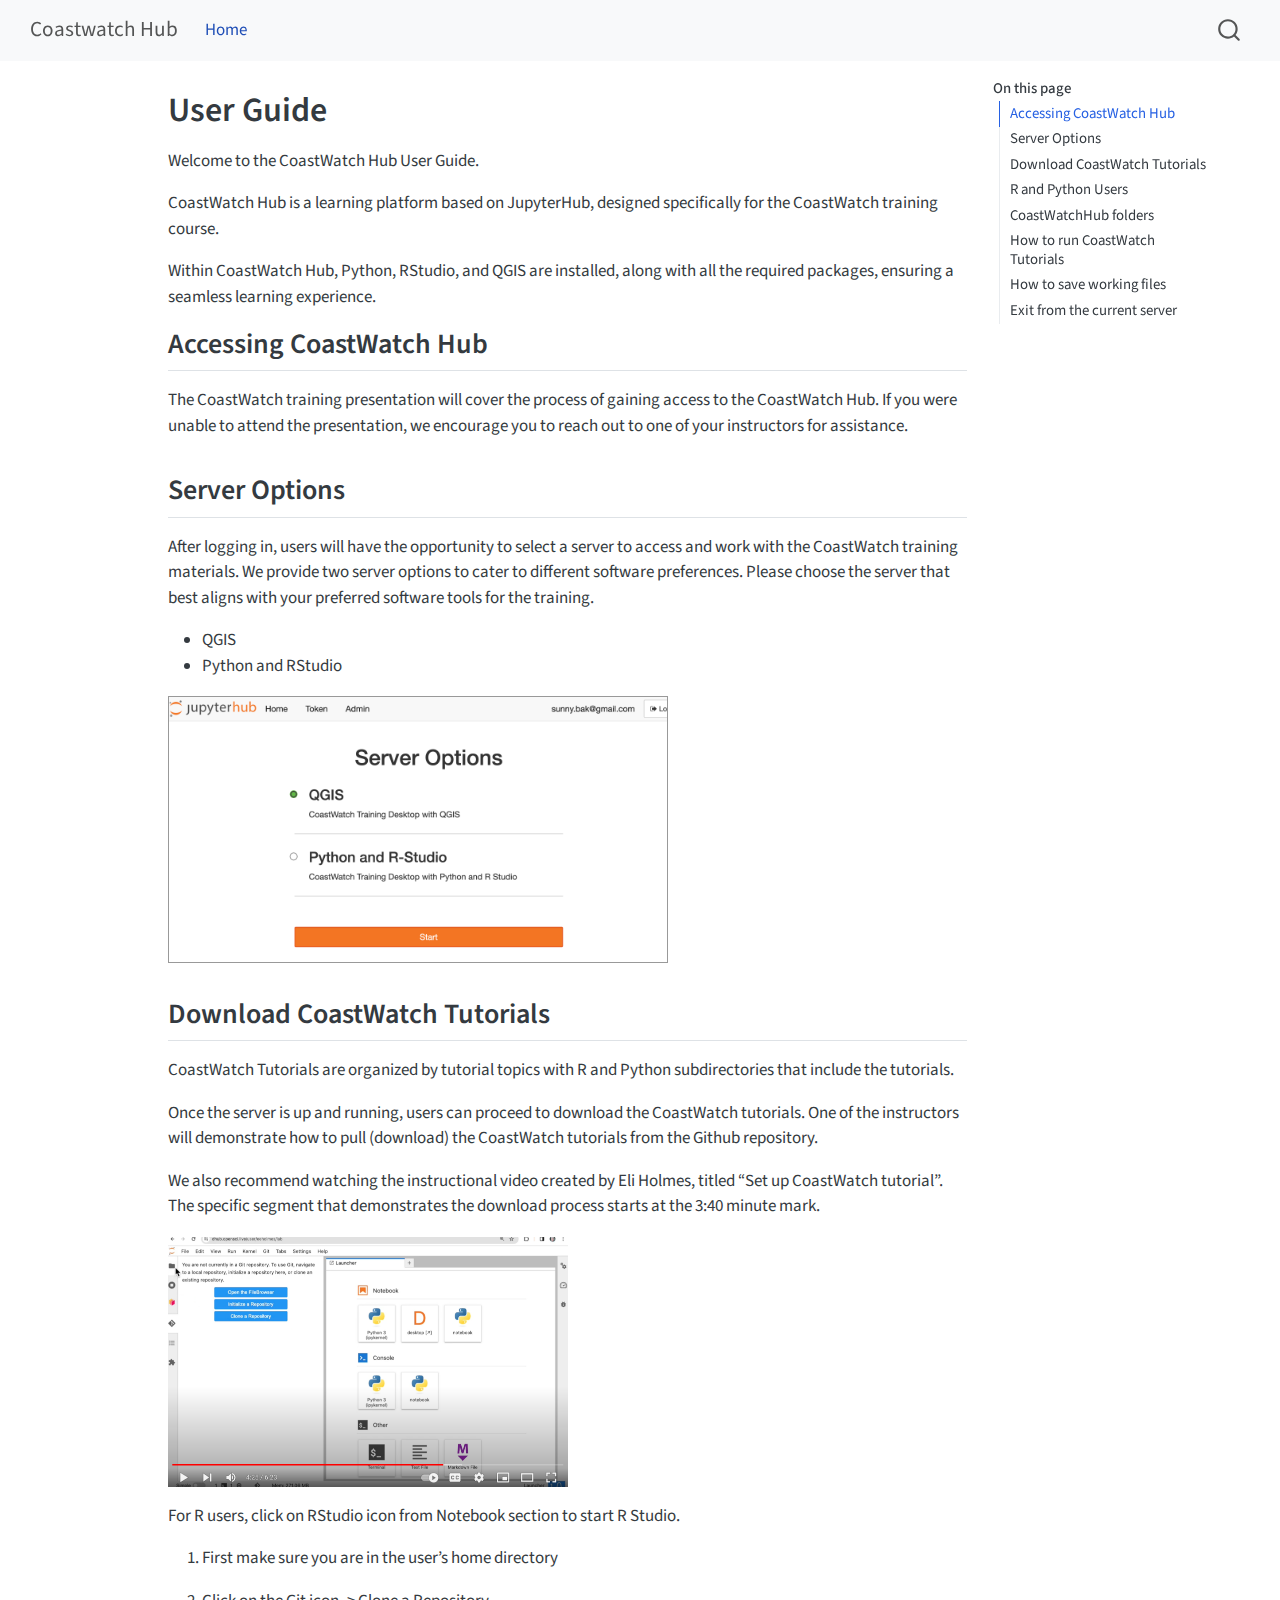
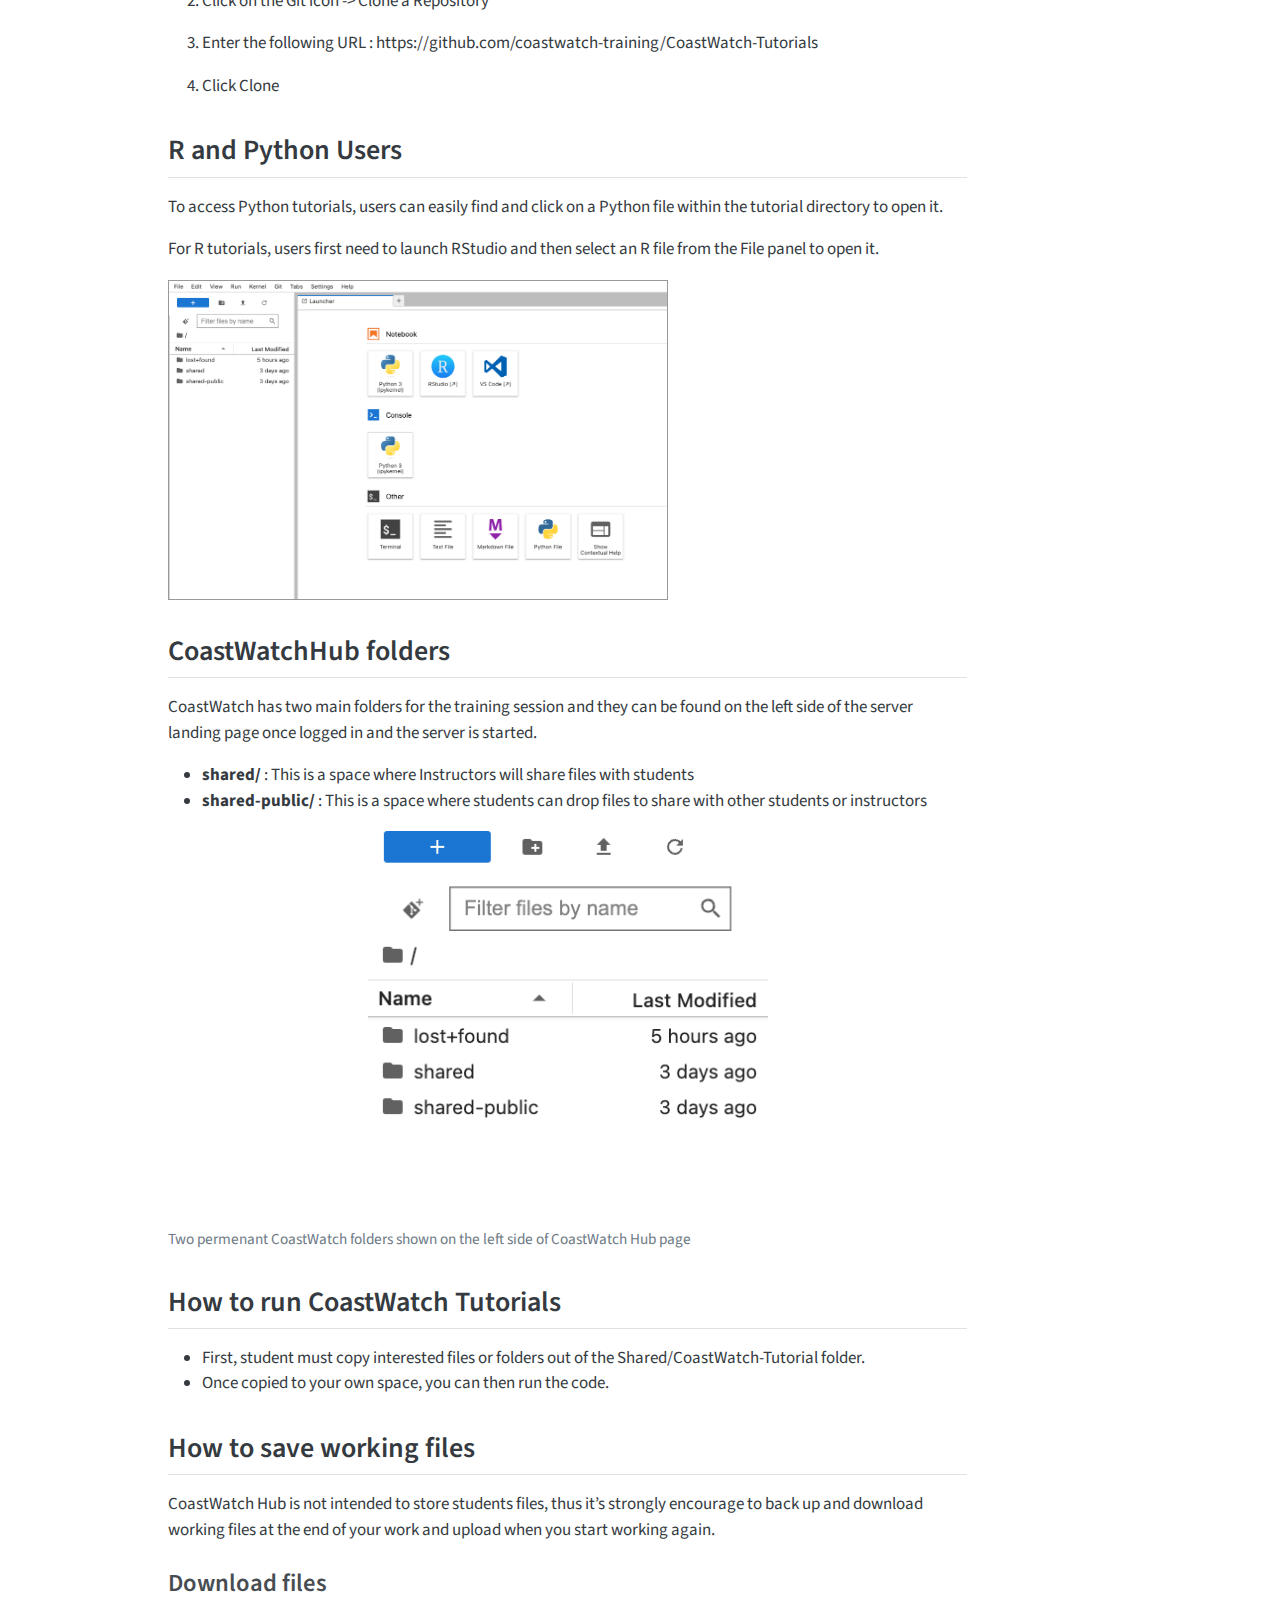
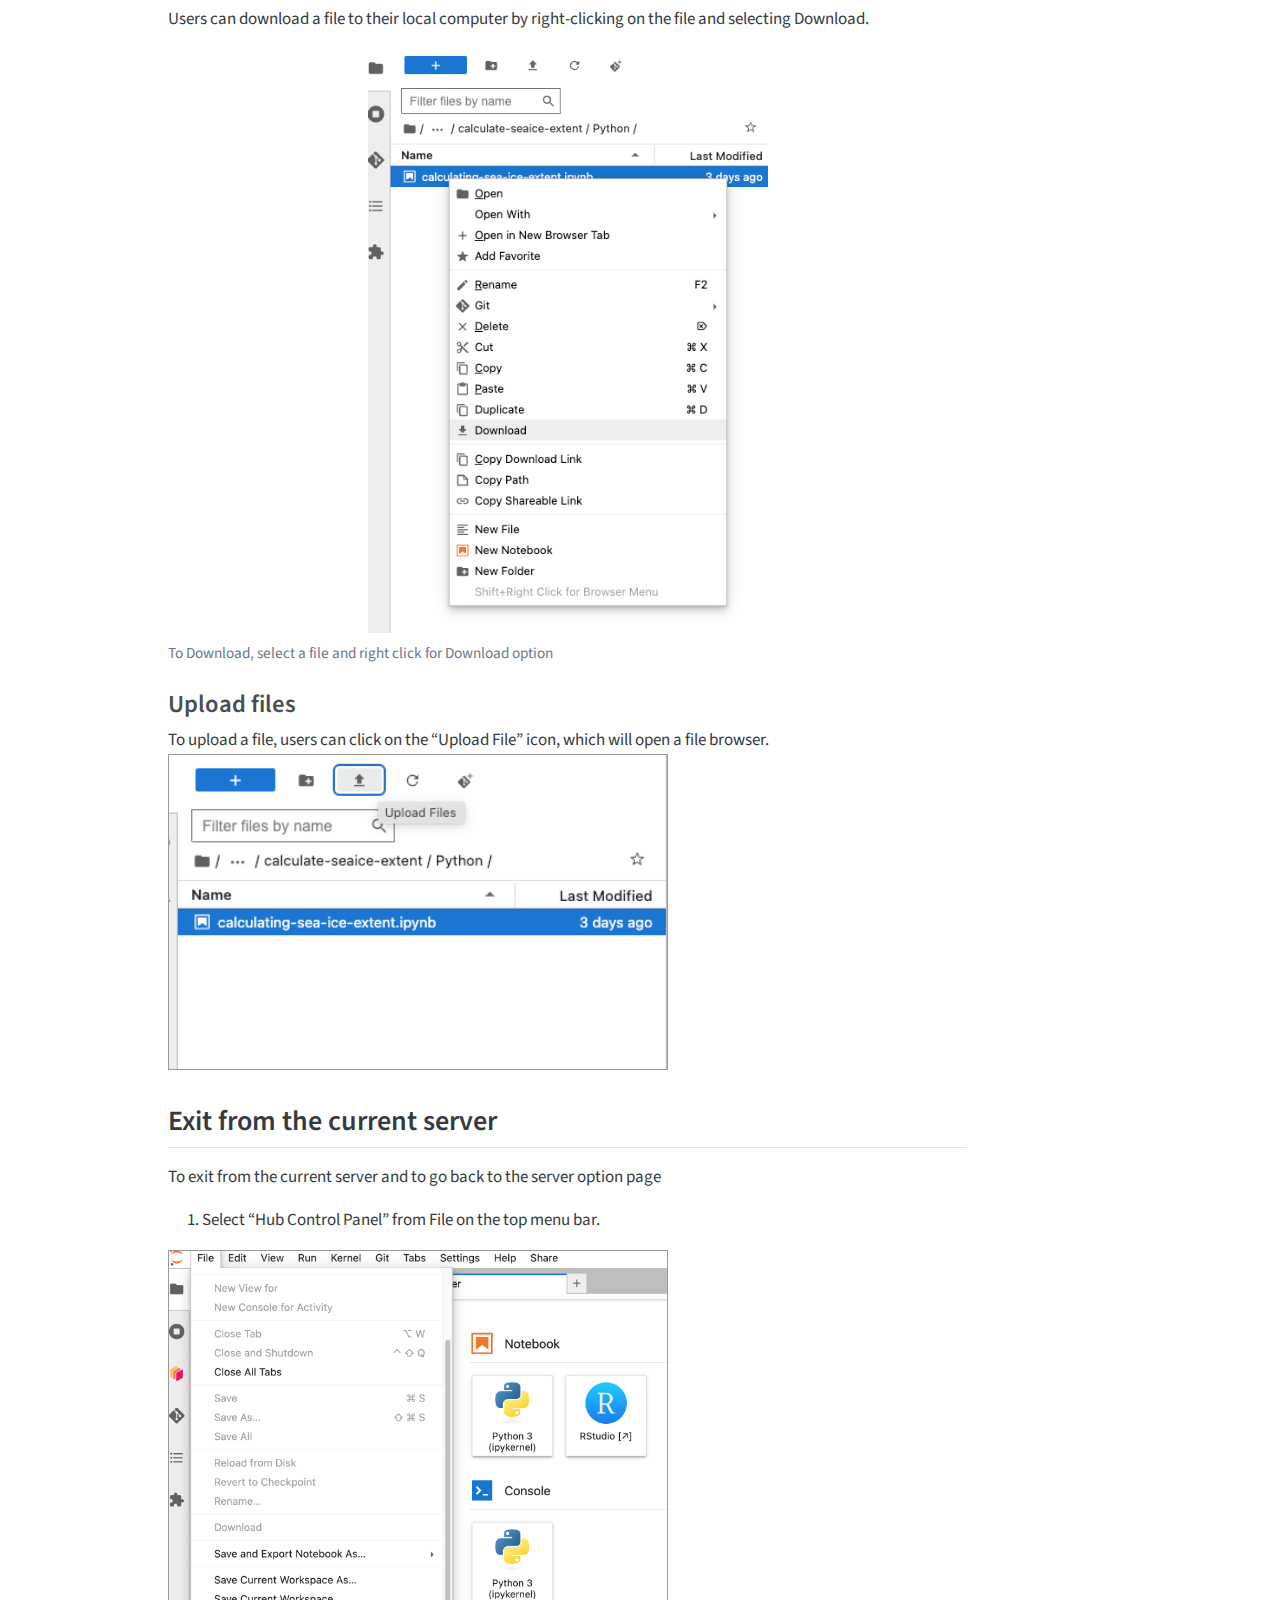
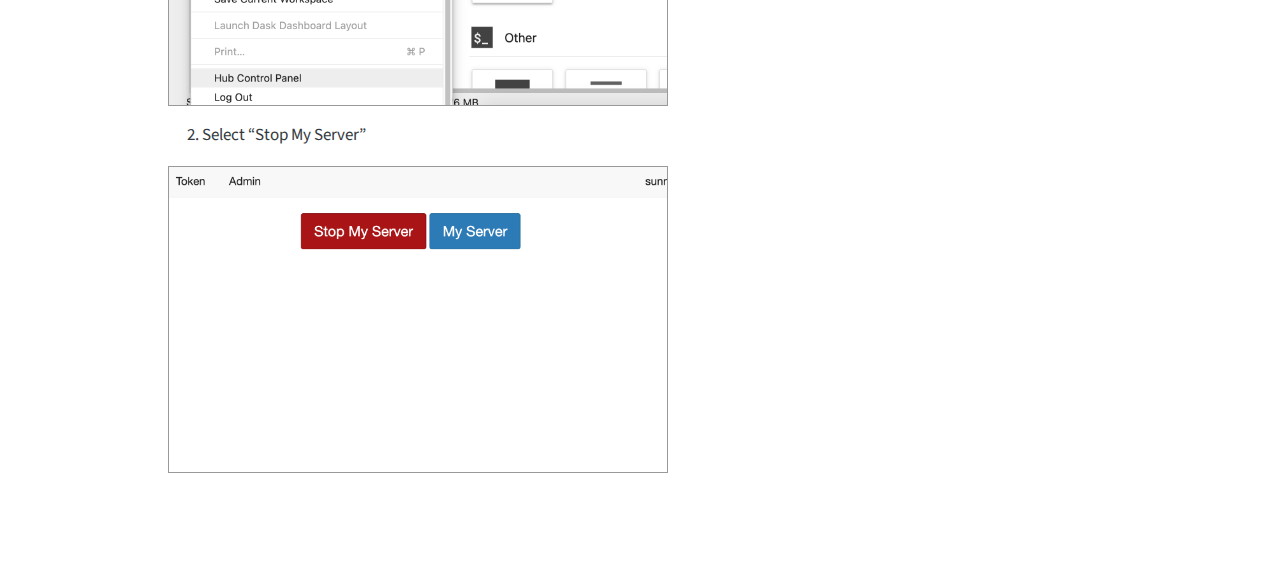
==== index.html @ 4d698f43 "Built site for gh-pages" ====
<!DOCTYPE html>
<html xmlns="http://www.w3.org/1999/xhtml" lang="en" xml:lang="en"><head>

<meta charset="utf-8">
<meta name="generator" content="quarto-1.4.551">

<meta name="viewport" content="width=device-width, initial-scale=1.0, user-scalable=yes">


<title>Coastwatch Hub - User Guide</title>
<style>
code{white-space: pre-wrap;}
span.smallcaps{font-variant: small-caps;}
div.columns{display: flex; gap: min(4vw, 1.5em);}
div.column{flex: auto; overflow-x: auto;}
div.hanging-indent{margin-left: 1.5em; text-indent: -1.5em;}
ul.task-list{list-style: none;}
ul.task-list li input[type="checkbox"] {
  width: 0.8em;
  margin: 0 0.8em 0.2em -1em; /* quarto-specific, see https://github.com/quarto-dev/quarto-cli/issues/4556 */ 
  vertical-align: middle;
}
</style>


<script src="site_libs/quarto-nav/quarto-nav.js"></script>
<script src="site_libs/quarto-nav/headroom.min.js"></script>
<script src="site_libs/clipboard/clipboard.min.js"></script>
<script src="site_libs/quarto-search/autocomplete.umd.js"></script>
<script src="site_libs/quarto-search/fuse.min.js"></script>
<script src="site_libs/quarto-search/quarto-search.js"></script>
<meta name="quarto:offset" content="./">
<script src="site_libs/quarto-html/quarto.js"></script>
<script src="site_libs/quarto-html/popper.min.js"></script>
<script src="site_libs/quarto-html/tippy.umd.min.js"></script>
<script src="site_libs/quarto-html/anchor.min.js"></script>
<link href="site_libs/quarto-html/tippy.css" rel="stylesheet">
<link href="site_libs/quarto-html/quarto-syntax-highlighting.css" rel="stylesheet" id="quarto-text-highlighting-styles">
<script src="site_libs/bootstrap/bootstrap.min.js"></script>
<link href="site_libs/bootstrap/bootstrap-icons.css" rel="stylesheet">
<link href="site_libs/bootstrap/bootstrap.min.css" rel="stylesheet" id="quarto-bootstrap" data-mode="light">
<script src="site_libs/quarto-contrib/glightbox/glightbox.min.js"></script>
<link href="site_libs/quarto-contrib/glightbox/glightbox.min.css" rel="stylesheet">
<link href="site_libs/quarto-contrib/glightbox/lightbox.css" rel="stylesheet">
<script id="quarto-search-options" type="application/json">{
  "location": "navbar",
  "copy-button": false,
  "collapse-after": 3,
  "panel-placement": "end",
  "type": "overlay",
  "limit": 50,
  "keyboard-shortcut": [
    "f",
    "/",
    "s"
  ],
  "show-item-context": false,
  "language": {
    "search-no-results-text": "No results",
    "search-matching-documents-text": "matching documents",
    "search-copy-link-title": "Copy link to search",
    "search-hide-matches-text": "Hide additional matches",
    "search-more-match-text": "more match in this document",
    "search-more-matches-text": "more matches in this document",
    "search-clear-button-title": "Clear",
    "search-text-placeholder": "",
    "search-detached-cancel-button-title": "Cancel",
    "search-submit-button-title": "Submit",
    "search-label": "Search"
  }
}</script>


<link rel="stylesheet" href="styles.css">
</head>

<body class="nav-fixed">

<div id="quarto-search-results"></div>
  <header id="quarto-header" class="headroom fixed-top">
    <nav class="navbar navbar-expand-lg " data-bs-theme="dark">
      <div class="navbar-container container-fluid">
      <div class="navbar-brand-container mx-auto">
    <a class="navbar-brand" href="./index.html">
    <span class="navbar-title">Coastwatch Hub</span>
    </a>
  </div>
            <div id="quarto-search" class="" title="Search"></div>
          <button class="navbar-toggler" type="button" data-bs-toggle="collapse" data-bs-target="#navbarCollapse" aria-controls="navbarCollapse" aria-expanded="false" aria-label="Toggle navigation" onclick="if (window.quartoToggleHeadroom) { window.quartoToggleHeadroom(); }">
  <span class="navbar-toggler-icon"></span>
</button>
          <div class="collapse navbar-collapse" id="navbarCollapse">
            <ul class="navbar-nav navbar-nav-scroll me-auto">
  <li class="nav-item">
    <a class="nav-link active" href="./index.html" aria-current="page"> 
<span class="menu-text">Home</span></a>
  </li>  
</ul>
          </div> <!-- /navcollapse -->
          <div class="quarto-navbar-tools">
</div>
      </div> <!-- /container-fluid -->
    </nav>
</header>
<!-- content -->
<div id="quarto-content" class="quarto-container page-columns page-rows-contents page-layout-article page-navbar">
<!-- sidebar -->
<!-- margin-sidebar -->
    <div id="quarto-margin-sidebar" class="sidebar margin-sidebar">
        <nav id="TOC" role="doc-toc" class="toc-active">
    <h2 id="toc-title">On this page</h2>
   
  <ul>
  <li><a href="#accessing-coastwatch-hub" id="toc-accessing-coastwatch-hub" class="nav-link active" data-scroll-target="#accessing-coastwatch-hub">Accessing CoastWatch Hub</a></li>
  <li><a href="#server-options" id="toc-server-options" class="nav-link" data-scroll-target="#server-options">Server Options</a></li>
  <li><a href="#download-coastwatch-tutorials" id="toc-download-coastwatch-tutorials" class="nav-link" data-scroll-target="#download-coastwatch-tutorials">Download CoastWatch Tutorials</a></li>
  <li><a href="#r-and-python-users" id="toc-r-and-python-users" class="nav-link" data-scroll-target="#r-and-python-users">R and Python Users</a></li>
  <li><a href="#coastwatchhub-folders" id="toc-coastwatchhub-folders" class="nav-link" data-scroll-target="#coastwatchhub-folders">CoastWatchHub folders</a></li>
  <li><a href="#how-to-run-coastwatch-tutorials" id="toc-how-to-run-coastwatch-tutorials" class="nav-link" data-scroll-target="#how-to-run-coastwatch-tutorials">How to run CoastWatch Tutorials</a></li>
  <li><a href="#how-to-save-working-files" id="toc-how-to-save-working-files" class="nav-link" data-scroll-target="#how-to-save-working-files">How to save working files</a>
  <ul class="collapse">
  <li><a href="#download-files" id="toc-download-files" class="nav-link" data-scroll-target="#download-files">Download files</a></li>
  <li><a href="#upload-files" id="toc-upload-files" class="nav-link" data-scroll-target="#upload-files">Upload files</a></li>
  </ul></li>
  <li><a href="#exit-from-the-current-server" id="toc-exit-from-the-current-server" class="nav-link" data-scroll-target="#exit-from-the-current-server">Exit from the current server</a></li>
  </ul>
</nav>
    </div>
<!-- main -->
<main class="content" id="quarto-document-content">

<header id="title-block-header" class="quarto-title-block default">
<div class="quarto-title">
<h1 class="title">User Guide</h1>
</div>



<div class="quarto-title-meta">

    
  
    
  </div>
  


</header>


<p>Welcome to the CoastWatch Hub User Guide.</p>
<p>CoastWatch Hub is a learning platform based on JupyterHub, designed specifically for the CoastWatch training course.</p>
<p>Within CoastWatch Hub, Python, RStudio, and QGIS are installed, along with all the required packages, ensuring a seamless learning experience.</p>
<section id="accessing-coastwatch-hub" class="level2">
<h2 class="anchored" data-anchor-id="accessing-coastwatch-hub">Accessing CoastWatch Hub</h2>
<p>The CoastWatch training presentation will cover the process of gaining access to the CoastWatch Hub. If you were unable to attend the presentation, we encourage you to reach out to one of your instructors for assistance.</p>
</section>
<section id="server-options" class="level2">
<h2 class="anchored" data-anchor-id="server-options">Server Options</h2>
<p>After logging in, users will have the opportunity to select a server to access and work with the CoastWatch training materials. We provide two server options to cater to different software preferences. Please choose the server that best aligns with your preferred software tools for the training.</p>
<ul>
<li>QGIS</li>
<li>Python and RStudio</li>
</ul>
<p><img src="images/server_options.png" style="border: 1px solid  #999; width: 500px;"></p>
</section>
<section id="download-coastwatch-tutorials" class="level2">
<h2 class="anchored" data-anchor-id="download-coastwatch-tutorials">Download CoastWatch Tutorials</h2>
<p>CoastWatch Tutorials are organized by tutorial topics with R and Python subdirectories that include the tutorials.</p>
<p>Once the server is up and running, users can proceed to download the CoastWatch tutorials. One of the instructors will demonstrate how to pull (download) the CoastWatch tutorials from the Github repository.</p>
<p>We also recommend watching the instructional video created by Eli Holmes, titled “Set up CoastWatch tutorial”. The specific segment that demonstrates the download process starts at the 3:40 minute mark.</p>
<p><a href="https://youtu.be/FqzaVS7UpHs?start=220" title="Now in Android: 55"><img src="images/jupyter_github_demo.png" width="50%"></a></p>
<p>For R users, click on RStudio icon from Notebook section to start R Studio.</p>
<ol type="1">
<li><p>First make sure you are in the user’s home directory</p></li>
<li><p>Click on the Git icon -&gt; Clone a Repository</p></li>
<li><p>Enter the following URL : https://github.com/coastwatch-training/CoastWatch-Tutorials</p></li>
<li><p>Click Clone</p></li>
</ol>
</section>
<section id="r-and-python-users" class="level2">
<h2 class="anchored" data-anchor-id="r-and-python-users">R and Python Users</h2>
<p>To access Python tutorials, users can easily find and click on a Python file within the tutorial directory to open it.</p>
<p>For R tutorials, users first need to launch RStudio and then select an R file from the File panel to open it.</p>
<p><img src="images/python_r.png" style="border:1px solid #999; width: 500px"></p>
</section>
<section id="coastwatchhub-folders" class="level2">
<h2 class="anchored" data-anchor-id="coastwatchhub-folders">CoastWatchHub folders</h2>
<p>CoastWatch has two main folders for the training session and they can be found on the left side of the server landing page once logged in and the server is started.</p>
<ul>
<li><strong>shared/</strong> : This is a space where Instructors will share files with students</li>
<li><strong>shared-public/</strong> : This is a space where students can drop files to share with other students or instructors</li>
</ul>
<div class="quarto-figure quarto-figure-center">
<figure class="figure">
<p><img src="images/cw_folders.png" class="img-fluid figure-img" width="400"></p>
<figcaption>Two permenant CoastWatch folders shown on the left side of CoastWatch Hub page</figcaption>
</figure>
</div>
</section>
<section id="how-to-run-coastwatch-tutorials" class="level2">
<h2 class="anchored" data-anchor-id="how-to-run-coastwatch-tutorials">How to run CoastWatch Tutorials</h2>
<ul>
<li>First, student must copy interested files or folders out of the Shared/CoastWatch-Tutorial folder.</li>
<li>Once copied to your own space, you can then run the code.</li>
</ul>
</section>
<section id="how-to-save-working-files" class="level2">
<h2 class="anchored" data-anchor-id="how-to-save-working-files">How to save working files</h2>
<p>CoastWatch Hub is not intended to store students files, thus it’s strongly encourage to back up and download working files at the end of your work and upload when you start working again.</p>
<section id="download-files" class="level3">
<h3 class="anchored" data-anchor-id="download-files">Download files</h3>
<p>Users can download a file to their local computer by right-clicking on the file and selecting Download.</p>
<div class="quarto-figure quarto-figure-center">
<figure class="figure">
<p><a href="images/download.png" class="lightbox" data-gallery="quarto-lightbox-gallery-1" data-glightbox="description: .lightbox-desc-1" title="To Download, select a file and right click for Download option"><img src="images/download.png" class="img-fluid figure-img" width="400" alt="To Download, select a file and right click for Download option"></a></p>
<figcaption>To Download, select a file and right click for Download option</figcaption>
</figure>
</div>
</section>
<section id="upload-files" class="level3">
<h3 class="anchored" data-anchor-id="upload-files">Upload files</h3>
<p>To upload a file, users can click on the “Upload File” icon, which will open a file browser. <img src="images/upload.png" style="border: 1px solid  #999; width: 500px;"></p>
</section>
</section>
<section id="exit-from-the-current-server" class="level2">
<h2 class="anchored" data-anchor-id="exit-from-the-current-server">Exit from the current server</h2>
<p>To exit from the current server and to go back to the server option page</p>
<ol type="1">
<li>Select “Hub Control Panel” from File on the top menu bar.</li>
</ol>
<p><img src="images/exit_server.png" style="border: 1px solid  #999; width: 500px;"></p>
<ol start="2" type="1">
<li>Select “Stop My Server”</li>
</ol>
<p><img src="images/stop_server.png" style="border: 1px solid  #999; width: 500px;"></p>


<div class="hidden" aria-hidden="true">
<span class="glightbox-desc lightbox-desc-1">To Download, select a file and right click for Download option</span>
</div>
</section>

</main> <!-- /main -->
<script id="quarto-html-after-body" type="application/javascript">
window.document.addEventListener("DOMContentLoaded", function (event) {
  const toggleBodyColorMode = (bsSheetEl) => {
    const mode = bsSheetEl.getAttribute("data-mode");
    const bodyEl = window.document.querySelector("body");
    if (mode === "dark") {
      bodyEl.classList.add("quarto-dark");
      bodyEl.classList.remove("quarto-light");
    } else {
      bodyEl.classList.add("quarto-light");
      bodyEl.classList.remove("quarto-dark");
    }
  }
  const toggleBodyColorPrimary = () => {
    const bsSheetEl = window.document.querySelector("link#quarto-bootstrap");
    if (bsSheetEl) {
      toggleBodyColorMode(bsSheetEl);
    }
  }
  toggleBodyColorPrimary();  
  const icon = "";
  const anchorJS = new window.AnchorJS();
  anchorJS.options = {
    placement: 'right',
    icon: icon
  };
  anchorJS.add('.anchored');
  const isCodeAnnotation = (el) => {
    for (const clz of el.classList) {
      if (clz.startsWith('code-annotation-')) {                     
        return true;
      }
    }
    return false;
  }
  const clipboard = new window.ClipboardJS('.code-copy-button', {
    text: function(trigger) {
      const codeEl = trigger.previousElementSibling.cloneNode(true);
      for (const childEl of codeEl.children) {
        if (isCodeAnnotation(childEl)) {
          childEl.remove();
        }
      }
      return codeEl.innerText;
    }
  });
  clipboard.on('success', function(e) {
    // button target
    const button = e.trigger;
    // don't keep focus
    button.blur();
    // flash "checked"
    button.classList.add('code-copy-button-checked');
    var currentTitle = button.getAttribute("title");
    button.setAttribute("title", "Copied!");
    let tooltip;
    if (window.bootstrap) {
      button.setAttribute("data-bs-toggle", "tooltip");
      button.setAttribute("data-bs-placement", "left");
      button.setAttribute("data-bs-title", "Copied!");
      tooltip = new bootstrap.Tooltip(button, 
        { trigger: "manual", 
          customClass: "code-copy-button-tooltip",
          offset: [0, -8]});
      tooltip.show();    
    }
    setTimeout(function() {
      if (tooltip) {
        tooltip.hide();
        button.removeAttribute("data-bs-title");
        button.removeAttribute("data-bs-toggle");
        button.removeAttribute("data-bs-placement");
      }
      button.setAttribute("title", currentTitle);
      button.classList.remove('code-copy-button-checked');
    }, 1000);
    // clear code selection
    e.clearSelection();
  });
    var localhostRegex = new RegExp(/^(?:http|https):\/\/localhost\:?[0-9]*\//);
    var mailtoRegex = new RegExp(/^mailto:/);
      var filterRegex = new RegExp("https:\/\/coastwatch-training\.github\.io\/coastwatchhub\/");
    var isInternal = (href) => {
        return filterRegex.test(href) || localhostRegex.test(href) || mailtoRegex.test(href);
    }
    // Inspect non-navigation links and adorn them if external
 	var links = window.document.querySelectorAll('a[href]:not(.nav-link):not(.navbar-brand):not(.toc-action):not(.sidebar-link):not(.sidebar-item-toggle):not(.pagination-link):not(.no-external):not([aria-hidden]):not(.dropdown-item):not(.quarto-navigation-tool)');
    for (var i=0; i<links.length; i++) {
      const link = links[i];
      if (!isInternal(link.href)) {
        // undo the damage that might have been done by quarto-nav.js in the case of
        // links that we want to consider external
        if (link.dataset.originalHref !== undefined) {
          link.href = link.dataset.originalHref;
        }
      }
    }
  function tippyHover(el, contentFn, onTriggerFn, onUntriggerFn) {
    const config = {
      allowHTML: true,
      maxWidth: 500,
      delay: 100,
      arrow: false,
      appendTo: function(el) {
          return el.parentElement;
      },
      interactive: true,
      interactiveBorder: 10,
      theme: 'quarto',
      placement: 'bottom-start',
    };
    if (contentFn) {
      config.content = contentFn;
    }
    if (onTriggerFn) {
      config.onTrigger = onTriggerFn;
    }
    if (onUntriggerFn) {
      config.onUntrigger = onUntriggerFn;
    }
    window.tippy(el, config); 
  }
  const noterefs = window.document.querySelectorAll('a[role="doc-noteref"]');
  for (var i=0; i<noterefs.length; i++) {
    const ref = noterefs[i];
    tippyHover(ref, function() {
      // use id or data attribute instead here
      let href = ref.getAttribute('data-footnote-href') || ref.getAttribute('href');
      try { href = new URL(href).hash; } catch {}
      const id = href.replace(/^#\/?/, "");
      const note = window.document.getElementById(id);
      if (note) {
        return note.innerHTML;
      } else {
        return "";
      }
    });
  }
  const xrefs = window.document.querySelectorAll('a.quarto-xref');
  const processXRef = (id, note) => {
    // Strip column container classes
    const stripColumnClz = (el) => {
      el.classList.remove("page-full", "page-columns");
      if (el.children) {
        for (const child of el.children) {
          stripColumnClz(child);
        }
      }
    }
    stripColumnClz(note)
    if (id === null || id.startsWith('sec-')) {
      // Special case sections, only their first couple elements
      const container = document.createElement("div");
      if (note.children && note.children.length > 2) {
        container.appendChild(note.children[0].cloneNode(true));
        for (let i = 1; i < note.children.length; i++) {
          const child = note.children[i];
          if (child.tagName === "P" && child.innerText === "") {
            continue;
          } else {
            container.appendChild(child.cloneNode(true));
            break;
          }
        }
        if (window.Quarto?.typesetMath) {
          window.Quarto.typesetMath(container);
        }
        return container.innerHTML
      } else {
        if (window.Quarto?.typesetMath) {
          window.Quarto.typesetMath(note);
        }
        return note.innerHTML;
      }
    } else {
      // Remove any anchor links if they are present
      const anchorLink = note.querySelector('a.anchorjs-link');
      if (anchorLink) {
        anchorLink.remove();
      }
      if (window.Quarto?.typesetMath) {
        window.Quarto.typesetMath(note);
      }
      // TODO in 1.5, we should make sure this works without a callout special case
      if (note.classList.contains("callout")) {
        return note.outerHTML;
      } else {
        return note.innerHTML;
      }
    }
  }
  for (var i=0; i<xrefs.length; i++) {
    const xref = xrefs[i];
    tippyHover(xref, undefined, function(instance) {
      instance.disable();
      let url = xref.getAttribute('href');
      let hash = undefined; 
      if (url.startsWith('#')) {
        hash = url;
      } else {
        try { hash = new URL(url).hash; } catch {}
      }
      if (hash) {
        const id = hash.replace(/^#\/?/, "");
        const note = window.document.getElementById(id);
        if (note !== null) {
          try {
            const html = processXRef(id, note.cloneNode(true));
            instance.setContent(html);
          } finally {
            instance.enable();
            instance.show();
          }
        } else {
          // See if we can fetch this
          fetch(url.split('#')[0])
          .then(res => res.text())
          .then(html => {
            const parser = new DOMParser();
            const htmlDoc = parser.parseFromString(html, "text/html");
            const note = htmlDoc.getElementById(id);
            if (note !== null) {
              const html = processXRef(id, note);
              instance.setContent(html);
            } 
          }).finally(() => {
            instance.enable();
            instance.show();
          });
        }
      } else {
        // See if we can fetch a full url (with no hash to target)
        // This is a special case and we should probably do some content thinning / targeting
        fetch(url)
        .then(res => res.text())
        .then(html => {
          const parser = new DOMParser();
          const htmlDoc = parser.parseFromString(html, "text/html");
          const note = htmlDoc.querySelector('main.content');
          if (note !== null) {
            // This should only happen for chapter cross references
            // (since there is no id in the URL)
            // remove the first header
            if (note.children.length > 0 && note.children[0].tagName === "HEADER") {
              note.children[0].remove();
            }
            const html = processXRef(null, note);
            instance.setContent(html);
          } 
        }).finally(() => {
          instance.enable();
          instance.show();
        });
      }
    }, function(instance) {
    });
  }
      let selectedAnnoteEl;
      const selectorForAnnotation = ( cell, annotation) => {
        let cellAttr = 'data-code-cell="' + cell + '"';
        let lineAttr = 'data-code-annotation="' +  annotation + '"';
        const selector = 'span[' + cellAttr + '][' + lineAttr + ']';
        return selector;
      }
      const selectCodeLines = (annoteEl) => {
        const doc = window.document;
        const targetCell = annoteEl.getAttribute("data-target-cell");
        const targetAnnotation = annoteEl.getAttribute("data-target-annotation");
        const annoteSpan = window.document.querySelector(selectorForAnnotation(targetCell, targetAnnotation));
        const lines = annoteSpan.getAttribute("data-code-lines").split(",");
        const lineIds = lines.map((line) => {
          return targetCell + "-" + line;
        })
        let top = null;
        let height = null;
        let parent = null;
        if (lineIds.length > 0) {
            //compute the position of the single el (top and bottom and make a div)
            const el = window.document.getElementById(lineIds[0]);
            top = el.offsetTop;
            height = el.offsetHeight;
            parent = el.parentElement.parentElement;
          if (lineIds.length > 1) {
            const lastEl = window.document.getElementById(lineIds[lineIds.length - 1]);
            const bottom = lastEl.offsetTop + lastEl.offsetHeight;
            height = bottom - top;
          }
          if (top !== null && height !== null && parent !== null) {
            // cook up a div (if necessary) and position it 
            let div = window.document.getElementById("code-annotation-line-highlight");
            if (div === null) {
              div = window.document.createElement("div");
              div.setAttribute("id", "code-annotation-line-highlight");
              div.style.position = 'absolute';
              parent.appendChild(div);
            }
            div.style.top = top - 2 + "px";
            div.style.height = height + 4 + "px";
            div.style.left = 0;
            let gutterDiv = window.document.getElementById("code-annotation-line-highlight-gutter");
            if (gutterDiv === null) {
              gutterDiv = window.document.createElement("div");
              gutterDiv.setAttribute("id", "code-annotation-line-highlight-gutter");
              gutterDiv.style.position = 'absolute';
              const codeCell = window.document.getElementById(targetCell);
              const gutter = codeCell.querySelector('.code-annotation-gutter');
              gutter.appendChild(gutterDiv);
            }
            gutterDiv.style.top = top - 2 + "px";
            gutterDiv.style.height = height + 4 + "px";
          }
          selectedAnnoteEl = annoteEl;
        }
      };
      const unselectCodeLines = () => {
        const elementsIds = ["code-annotation-line-highlight", "code-annotation-line-highlight-gutter"];
        elementsIds.forEach((elId) => {
          const div = window.document.getElementById(elId);
          if (div) {
            div.remove();
          }
        });
        selectedAnnoteEl = undefined;
      };
        // Handle positioning of the toggle
    window.addEventListener(
      "resize",
      throttle(() => {
        elRect = undefined;
        if (selectedAnnoteEl) {
          selectCodeLines(selectedAnnoteEl);
        }
      }, 10)
    );
    function throttle(fn, ms) {
    let throttle = false;
    let timer;
      return (...args) => {
        if(!throttle) { // first call gets through
            fn.apply(this, args);
            throttle = true;
        } else { // all the others get throttled
            if(timer) clearTimeout(timer); // cancel #2
            timer = setTimeout(() => {
              fn.apply(this, args);
              timer = throttle = false;
            }, ms);
        }
      };
    }
      // Attach click handler to the DT
      const annoteDls = window.document.querySelectorAll('dt[data-target-cell]');
      for (const annoteDlNode of annoteDls) {
        annoteDlNode.addEventListener('click', (event) => {
          const clickedEl = event.target;
          if (clickedEl !== selectedAnnoteEl) {
            unselectCodeLines();
            const activeEl = window.document.querySelector('dt[data-target-cell].code-annotation-active');
            if (activeEl) {
              activeEl.classList.remove('code-annotation-active');
            }
            selectCodeLines(clickedEl);
            clickedEl.classList.add('code-annotation-active');
          } else {
            // Unselect the line
            unselectCodeLines();
            clickedEl.classList.remove('code-annotation-active');
          }
        });
      }
  const findCites = (el) => {
    const parentEl = el.parentElement;
    if (parentEl) {
      const cites = parentEl.dataset.cites;
      if (cites) {
        return {
          el,
          cites: cites.split(' ')
        };
      } else {
        return findCites(el.parentElement)
      }
    } else {
      return undefined;
    }
  };
  var bibliorefs = window.document.querySelectorAll('a[role="doc-biblioref"]');
  for (var i=0; i<bibliorefs.length; i++) {
    const ref = bibliorefs[i];
    const citeInfo = findCites(ref);
    if (citeInfo) {
      tippyHover(citeInfo.el, function() {
        var popup = window.document.createElement('div');
        citeInfo.cites.forEach(function(cite) {
          var citeDiv = window.document.createElement('div');
          citeDiv.classList.add('hanging-indent');
          citeDiv.classList.add('csl-entry');
          var biblioDiv = window.document.getElementById('ref-' + cite);
          if (biblioDiv) {
            citeDiv.innerHTML = biblioDiv.innerHTML;
          }
          popup.appendChild(citeDiv);
        });
        return popup.innerHTML;
      });
    }
  }
});
</script>
</div> <!-- /content -->
<script>var lightboxQuarto = GLightbox({"openEffect":"zoom","closeEffect":"zoom","selector":".lightbox","loop":false,"descPosition":"bottom"});
window.onload = () => {
  lightboxQuarto.on('slide_before_load', (data) => {
    const { slideIndex, slideNode, slideConfig, player, trigger } = data;
    const href = trigger.getAttribute('href');
    if (href !== null) {
      const imgEl = window.document.querySelector(`a[href="${href}"] img`);
      if (imgEl !== null) {
        const srcAttr = imgEl.getAttribute("src");
        if (srcAttr && srcAttr.startsWith("data:")) {
          slideConfig.href = srcAttr;
        }
      }
    } 
  });

  lightboxQuarto.on('slide_after_load', (data) => {
    const { slideIndex, slideNode, slideConfig, player, trigger } = data;
    if (window.Quarto?.typesetMath) {
      window.Quarto.typesetMath(slideNode);
    }
  });

};
          </script>




</body></html>
---- site_libs/quarto-html/tippy.css ----
.tippy-box[data-animation=fade][data-state=hidden]{opacity:0}[data-tippy-root]{max-width:calc(100vw - 10px)}.tippy-box{position:relative;background-color:#333;color:#fff;border-radius:4px;font-size:14px;line-height:1.4;white-space:normal;outline:0;transition-property:transform,visibility,opacity}.tippy-box[data-placement^=top]>.tippy-arrow{bottom:0}.tippy-box[data-placement^=top]>.tippy-arrow:before{bottom:-7px;left:0;border-width:8px 8px 0;border-top-color:initial;transform-origin:center top}.tippy-box[data-placement^=bottom]>.tippy-arrow{top:0}.tippy-box[data-placement^=bottom]>.tippy-arrow:before{top:-7px;left:0;border-width:0 8px 8px;border-bottom-color:initial;transform-origin:center bottom}.tippy-box[data-placement^=left]>.tippy-arrow{right:0}.tippy-box[data-placement^=left]>.tippy-arrow:before{border-width:8px 0 8px 8px;border-left-color:initial;right:-7px;transform-origin:center left}.tippy-box[data-placement^=right]>.tippy-arrow{left:0}.tippy-box[data-placement^=right]>.tippy-arrow:before{left:-7px;border-width:8px 8px 8px 0;border-right-color:initial;transform-origin:center right}.tippy-box[data-inertia][data-state=visible]{transition-timing-function:cubic-bezier(.54,1.5,.38,1.11)}.tippy-arrow{width:16px;height:16px;color:#333}.tippy-arrow:before{content:"";position:absolute;border-color:transparent;border-style:solid}.tippy-content{position:relative;padding:5px 9px;z-index:1}
---- site_libs/quarto-html/quarto-syntax-highlighting.css ----
/* quarto syntax highlight colors */
:root {
  --quarto-hl-ot-color: #003B4F;
  --quarto-hl-at-color: #657422;
  --quarto-hl-ss-color: #20794D;
  --quarto-hl-an-color: #5E5E5E;
  --quarto-hl-fu-color: #4758AB;
  --quarto-hl-st-color: #20794D;
  --quarto-hl-cf-color: #003B4F;
  --quarto-hl-op-color: #5E5E5E;
  --quarto-hl-er-color: #AD0000;
  --quarto-hl-bn-color: #AD0000;
  --quarto-hl-al-color: #AD0000;
  --quarto-hl-va-color: #111111;
  --quarto-hl-bu-color: inherit;
  --quarto-hl-ex-color: inherit;
  --quarto-hl-pp-color: #AD0000;
  --quarto-hl-in-color: #5E5E5E;
  --quarto-hl-vs-color: #20794D;
  --quarto-hl-wa-color: #5E5E5E;
  --quarto-hl-do-color: #5E5E5E;
  --quarto-hl-im-color: #00769E;
  --quarto-hl-ch-color: #20794D;
  --quarto-hl-dt-color: #AD0000;
  --quarto-hl-fl-color: #AD0000;
  --quarto-hl-co-color: #5E5E5E;
  --quarto-hl-cv-color: #5E5E5E;
  --quarto-hl-cn-color: #8f5902;
  --quarto-hl-sc-color: #5E5E5E;
  --quarto-hl-dv-color: #AD0000;
  --quarto-hl-kw-color: #003B4F;
}

/* other quarto variables */
:root {
  --quarto-font-monospace: SFMono-Regular, Menlo, Monaco, Consolas, "Liberation Mono", "Courier New", monospace;
}

pre > code.sourceCode > span {
  color: #003B4F;
}

code span {
  color: #003B4F;
}

code.sourceCode > span {
  color: #003B4F;
}

div.sourceCode,
div.sourceCode pre.sourceCode {
  color: #003B4F;
}

code span.ot {
  color: #003B4F;
  font-style: inherit;
}

code span.at {
  color: #657422;
  font-style: inherit;
}

code span.ss {
  color: #20794D;
  font-style: inherit;
}

code span.an {
  color: #5E5E5E;
  font-style: inherit;
}

code span.fu {
  color: #4758AB;
  font-style: inherit;
}

code span.st {
  color: #20794D;
  font-style: inherit;
}

code span.cf {
  color: #003B4F;
  font-style: inherit;
}

code span.op {
  color: #5E5E5E;
  font-style: inherit;
}

code span.er {
  color: #AD0000;
  font-style: inherit;
}

code span.bn {
  color: #AD0000;
  font-style: inherit;
}

code span.al {
  color: #AD0000;
  font-style: inherit;
}

code span.va {
  color: #111111;
  font-style: inherit;
}

code span.bu {
  font-style: inherit;
}

code span.ex {
  font-style: inherit;
}

code span.pp {
  color: #AD0000;
  font-style: inherit;
}

code span.in {
  color: #5E5E5E;
  font-style: inherit;
}

code span.vs {
  color: #20794D;
  font-style: inherit;
}

code span.wa {
  color: #5E5E5E;
  font-style: italic;
}

code span.do {
  color: #5E5E5E;
  font-style: italic;
}

code span.im {
  color: #00769E;
  font-style: inherit;
}

code span.ch {
  color: #20794D;
  font-style: inherit;
}

code span.dt {
  color: #AD0000;
  font-style: inherit;
}

code span.fl {
  color: #AD0000;
  font-style: inherit;
}

code span.co {
  color: #5E5E5E;
  font-style: inherit;
}

code span.cv {
  color: #5E5E5E;
  font-style: italic;
}

code span.cn {
  color: #8f5902;
  font-style: inherit;
}

code span.sc {
  color: #5E5E5E;
  font-style: inherit;
}

code span.dv {
  color: #AD0000;
  font-style: inherit;
}

code span.kw {
  color: #003B4F;
  font-style: inherit;
}

.prevent-inlining {
  content: "</";
}

/*# sourceMappingURL=debc5d5d77c3f9108843748ff7464032.css.map */
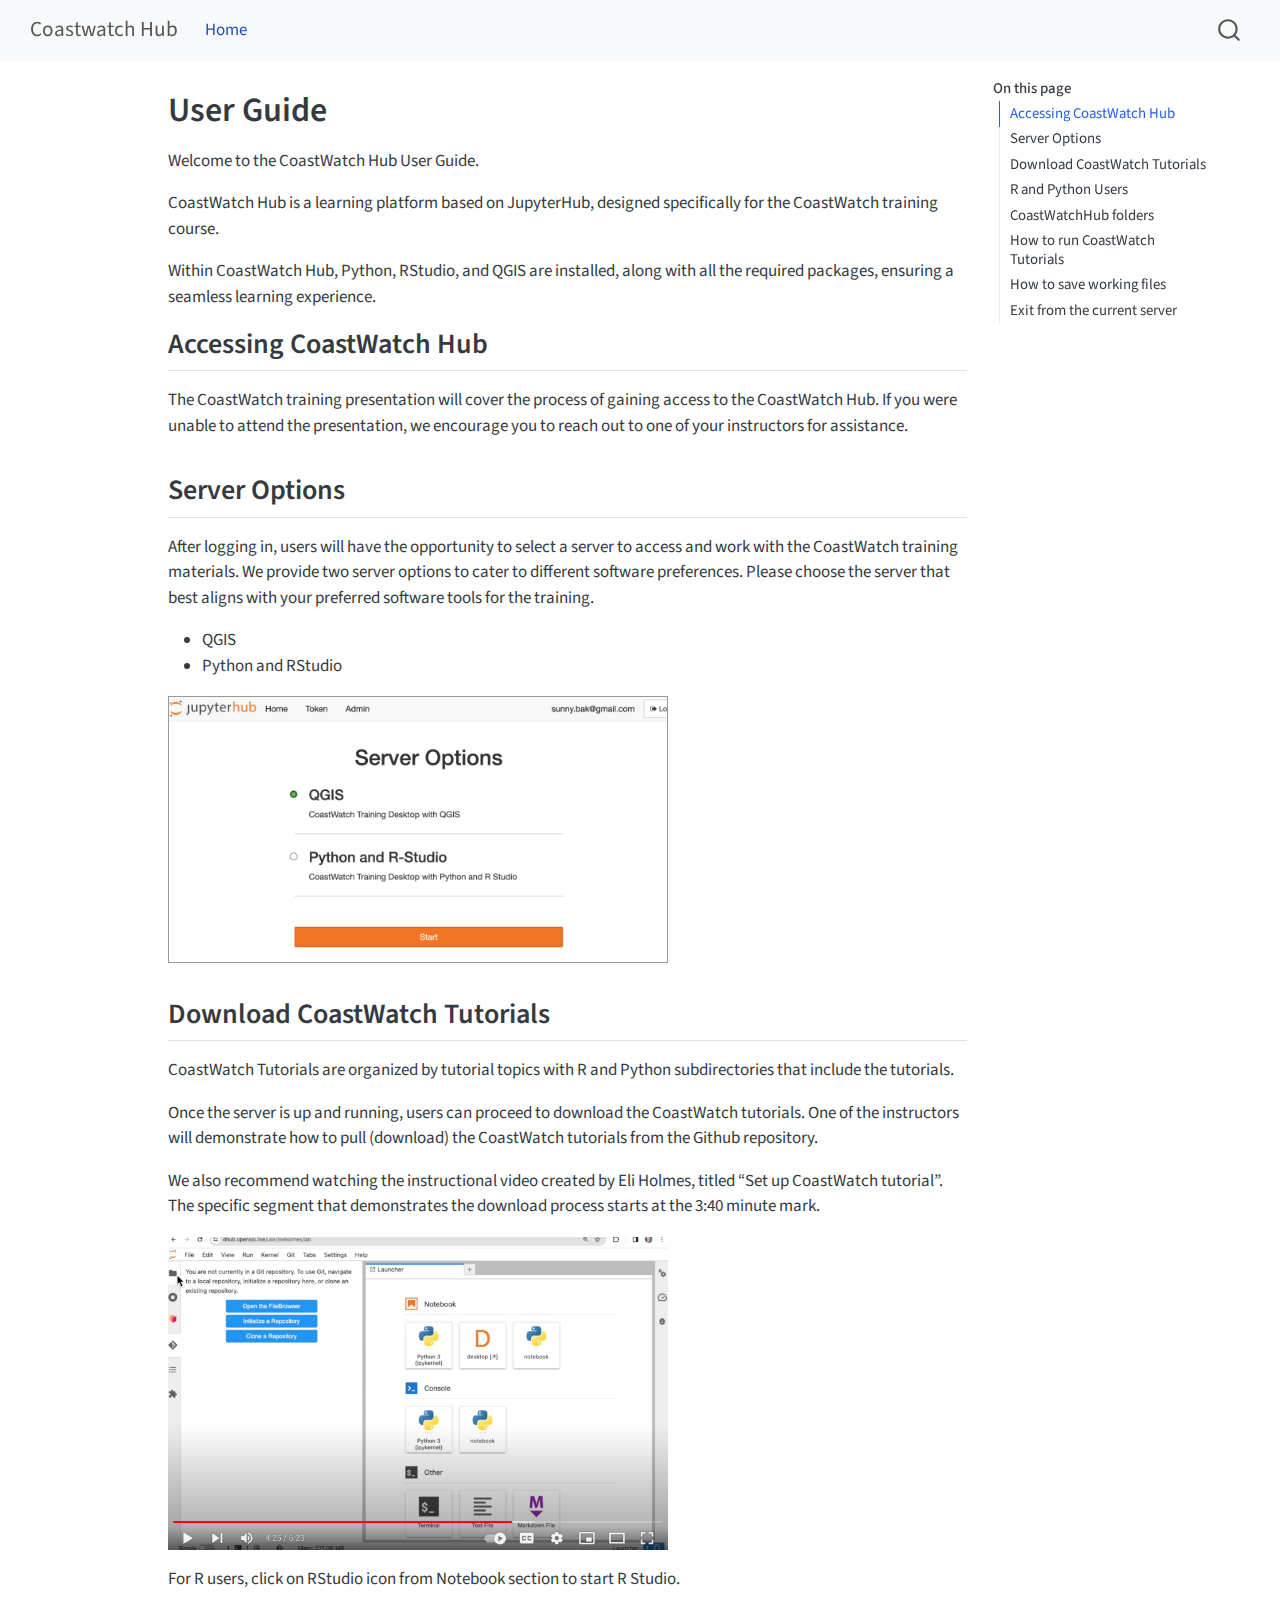
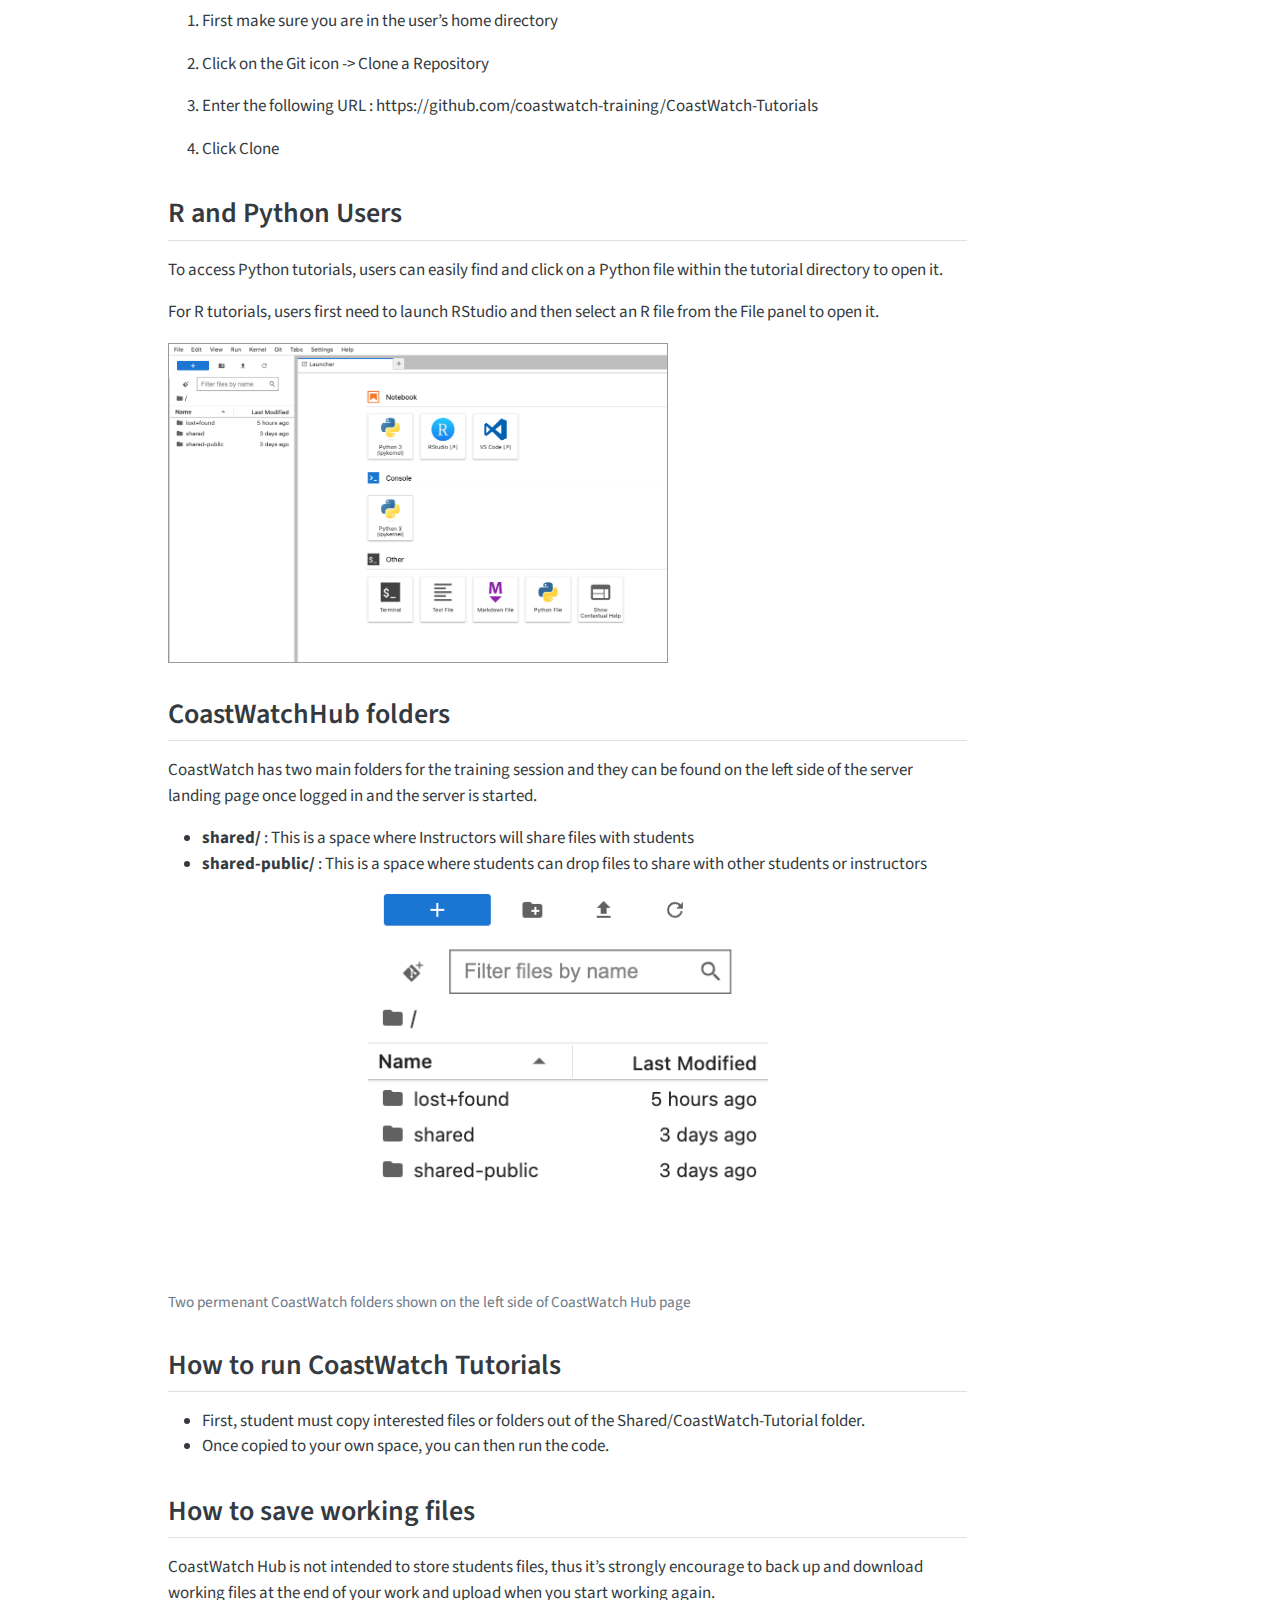
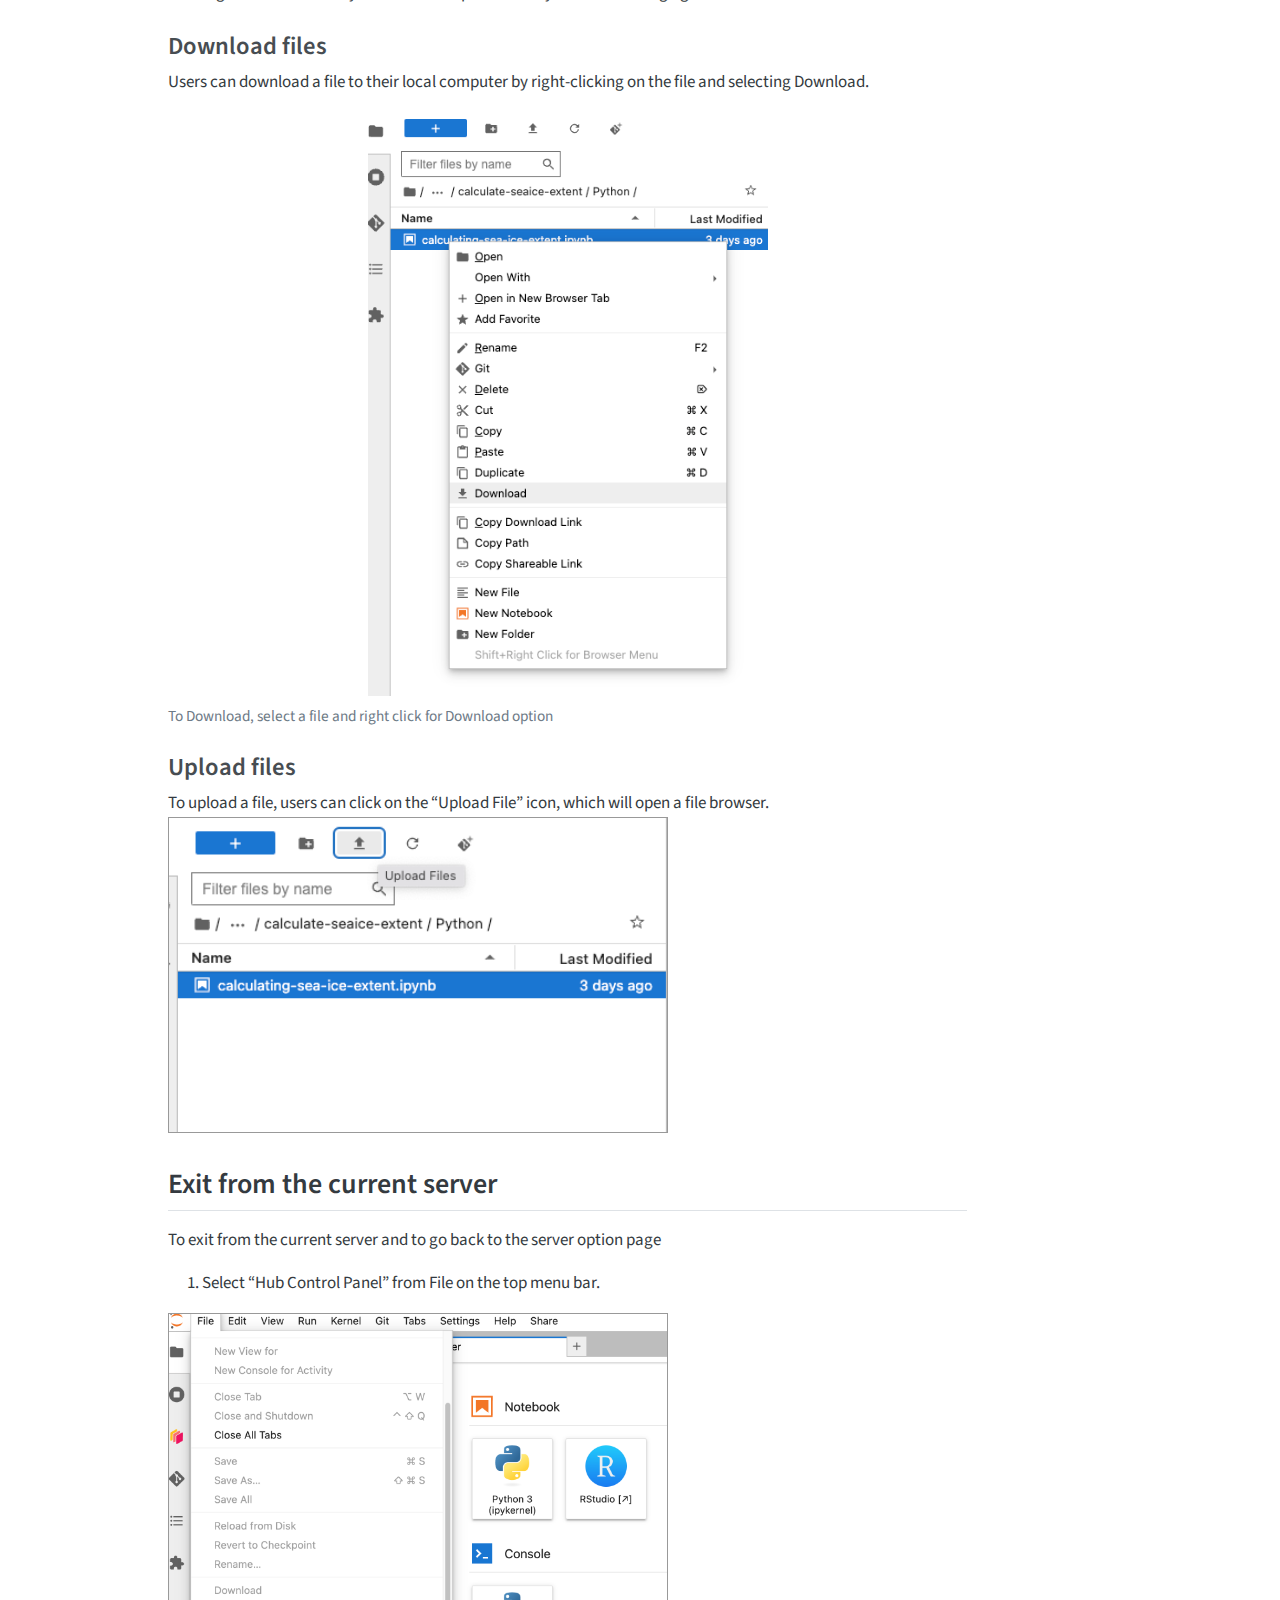
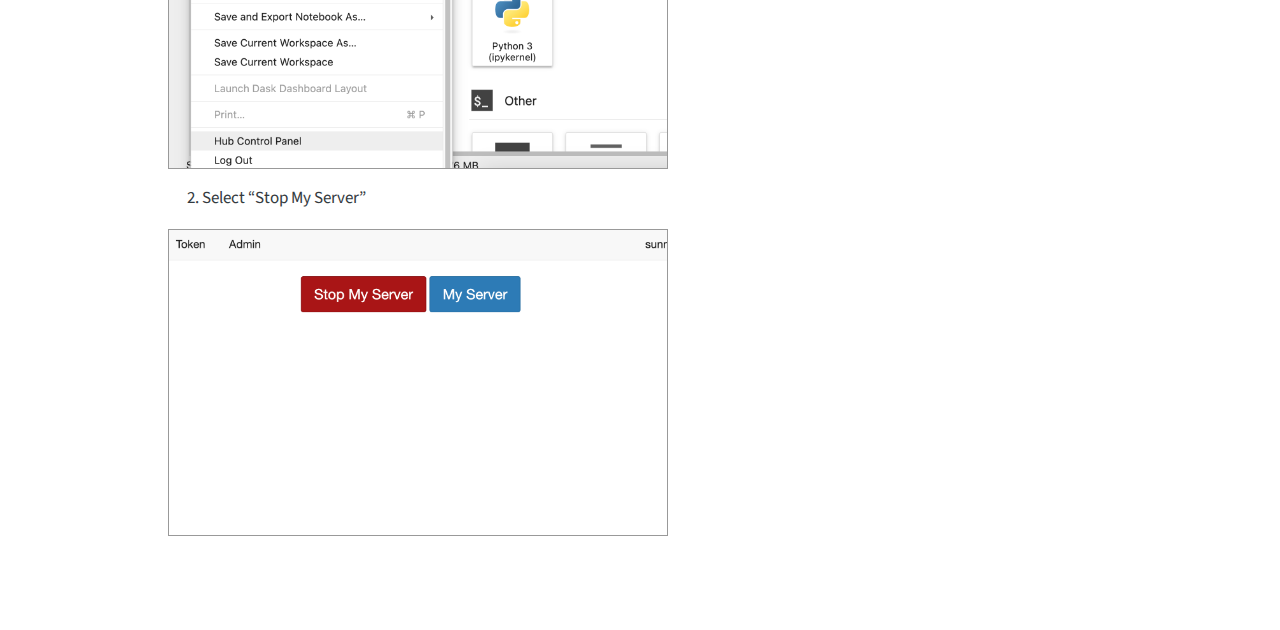
==== commit da4bf2ef: "Built site for gh-pages" ====
--- a/index.html
+++ b/index.html
@@ -169,7 +169,7 @@
 <p>CoastWatch Tutorials are organized by tutorial topics with R and Python subdirectories that include the tutorials.</p>
 <p>Once the server is up and running, users can proceed to download the CoastWatch tutorials. One of the instructors will demonstrate how to pull (download) the CoastWatch tutorials from the Github repository.</p>
 <p>We also recommend watching the instructional video created by Eli Holmes, titled “Set up CoastWatch tutorial”. The specific segment that demonstrates the download process starts at the 3:40 minute mark.</p>
-<p><a href="https://youtu.be/FqzaVS7UpHs?start=220" title="Now in Android: 55"><img src="images/jupyter_github_demo.png" width="50%"></a></p>
+<p><a href="https://youtu.be/FqzaVS7UpHs?start=220" title="Now in Android: 55"><img src="images/jupyter_github_demo.png" width="500px"></a></p>
 <p>For R users, click on RStudio icon from Notebook section to start R Studio.</p>
 <ol type="1">
 <li><p>First make sure you are in the user’s home directory</p></li>
@@ -652,7 +652,7 @@
 });
 </script>
 </div> <!-- /content -->
-<script>var lightboxQuarto = GLightbox({"openEffect":"zoom","closeEffect":"zoom","selector":".lightbox","loop":false,"descPosition":"bottom"});
+<script>var lightboxQuarto = GLightbox({"closeEffect":"zoom","descPosition":"bottom","loop":false,"selector":".lightbox","openEffect":"zoom"});
 window.onload = () => {
   lightboxQuarto.on('slide_before_load', (data) => {
     const { slideIndex, slideNode, slideConfig, player, trigger } = data;
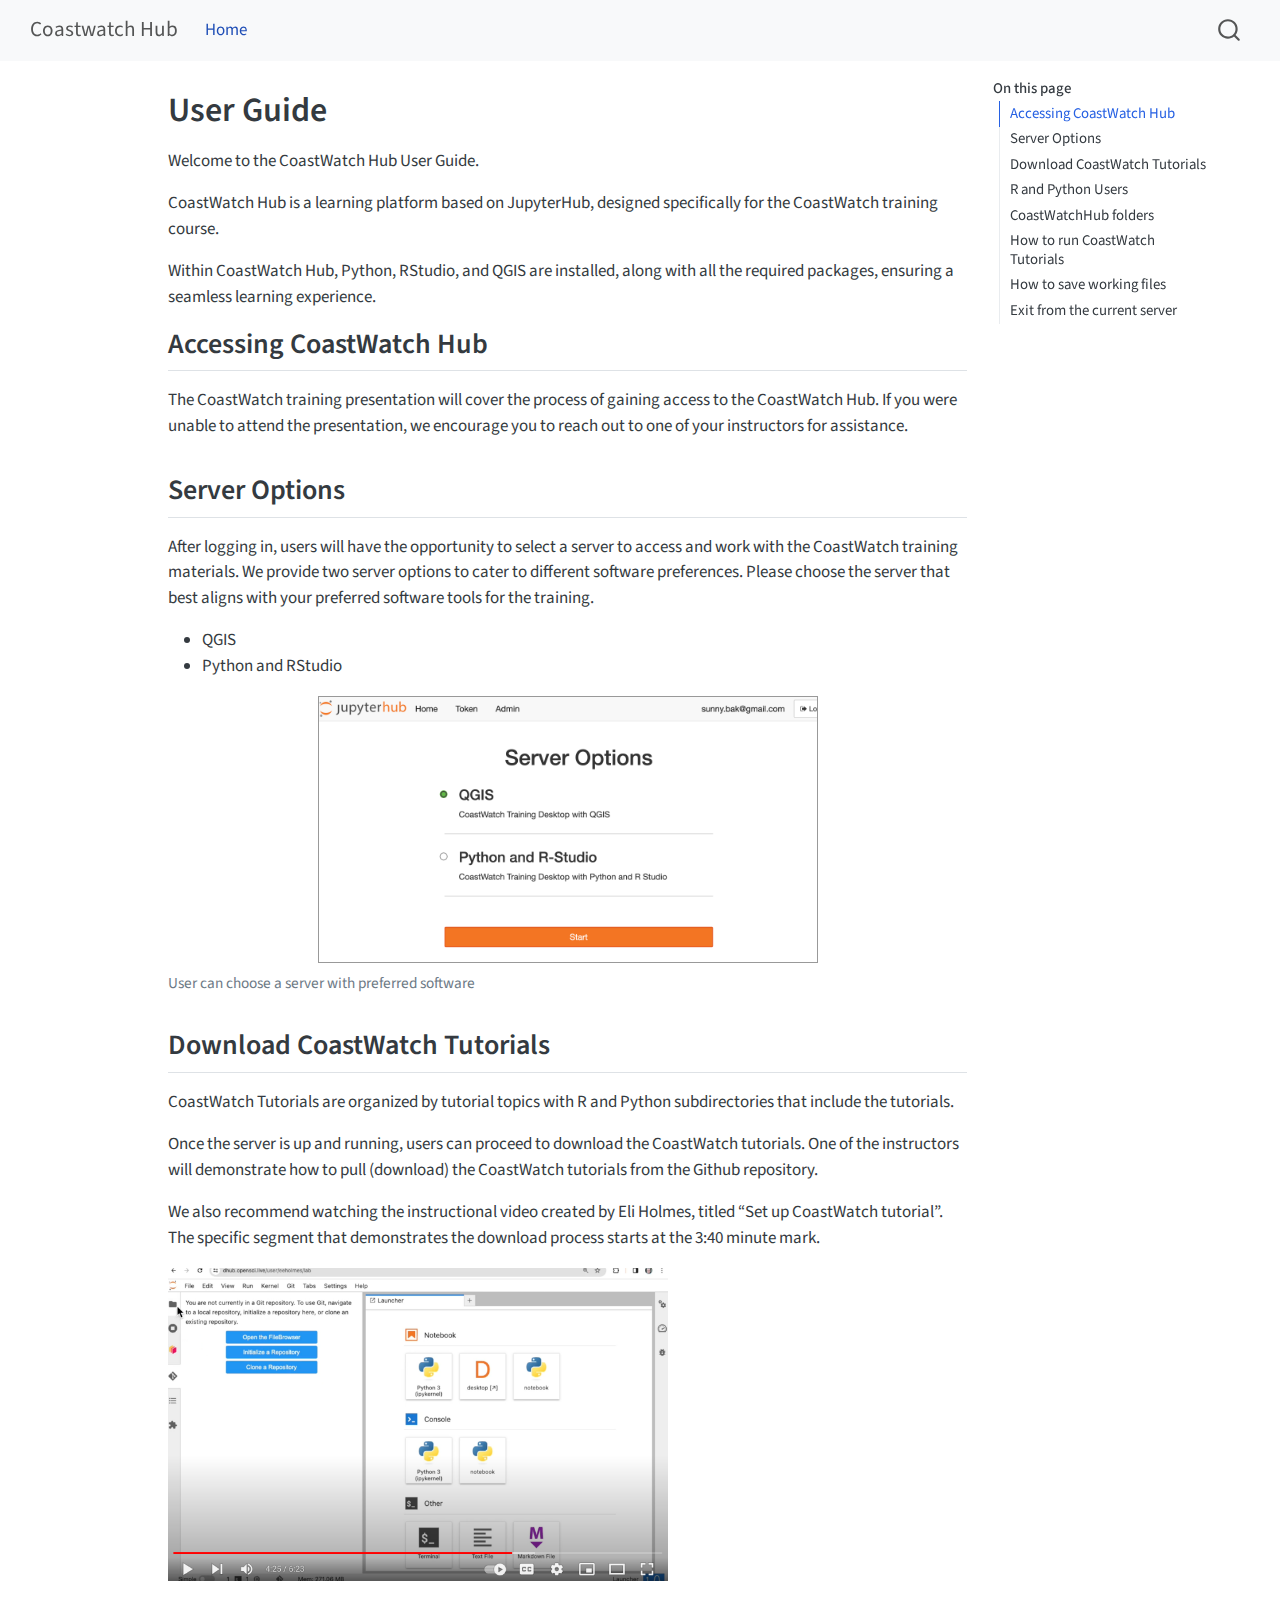
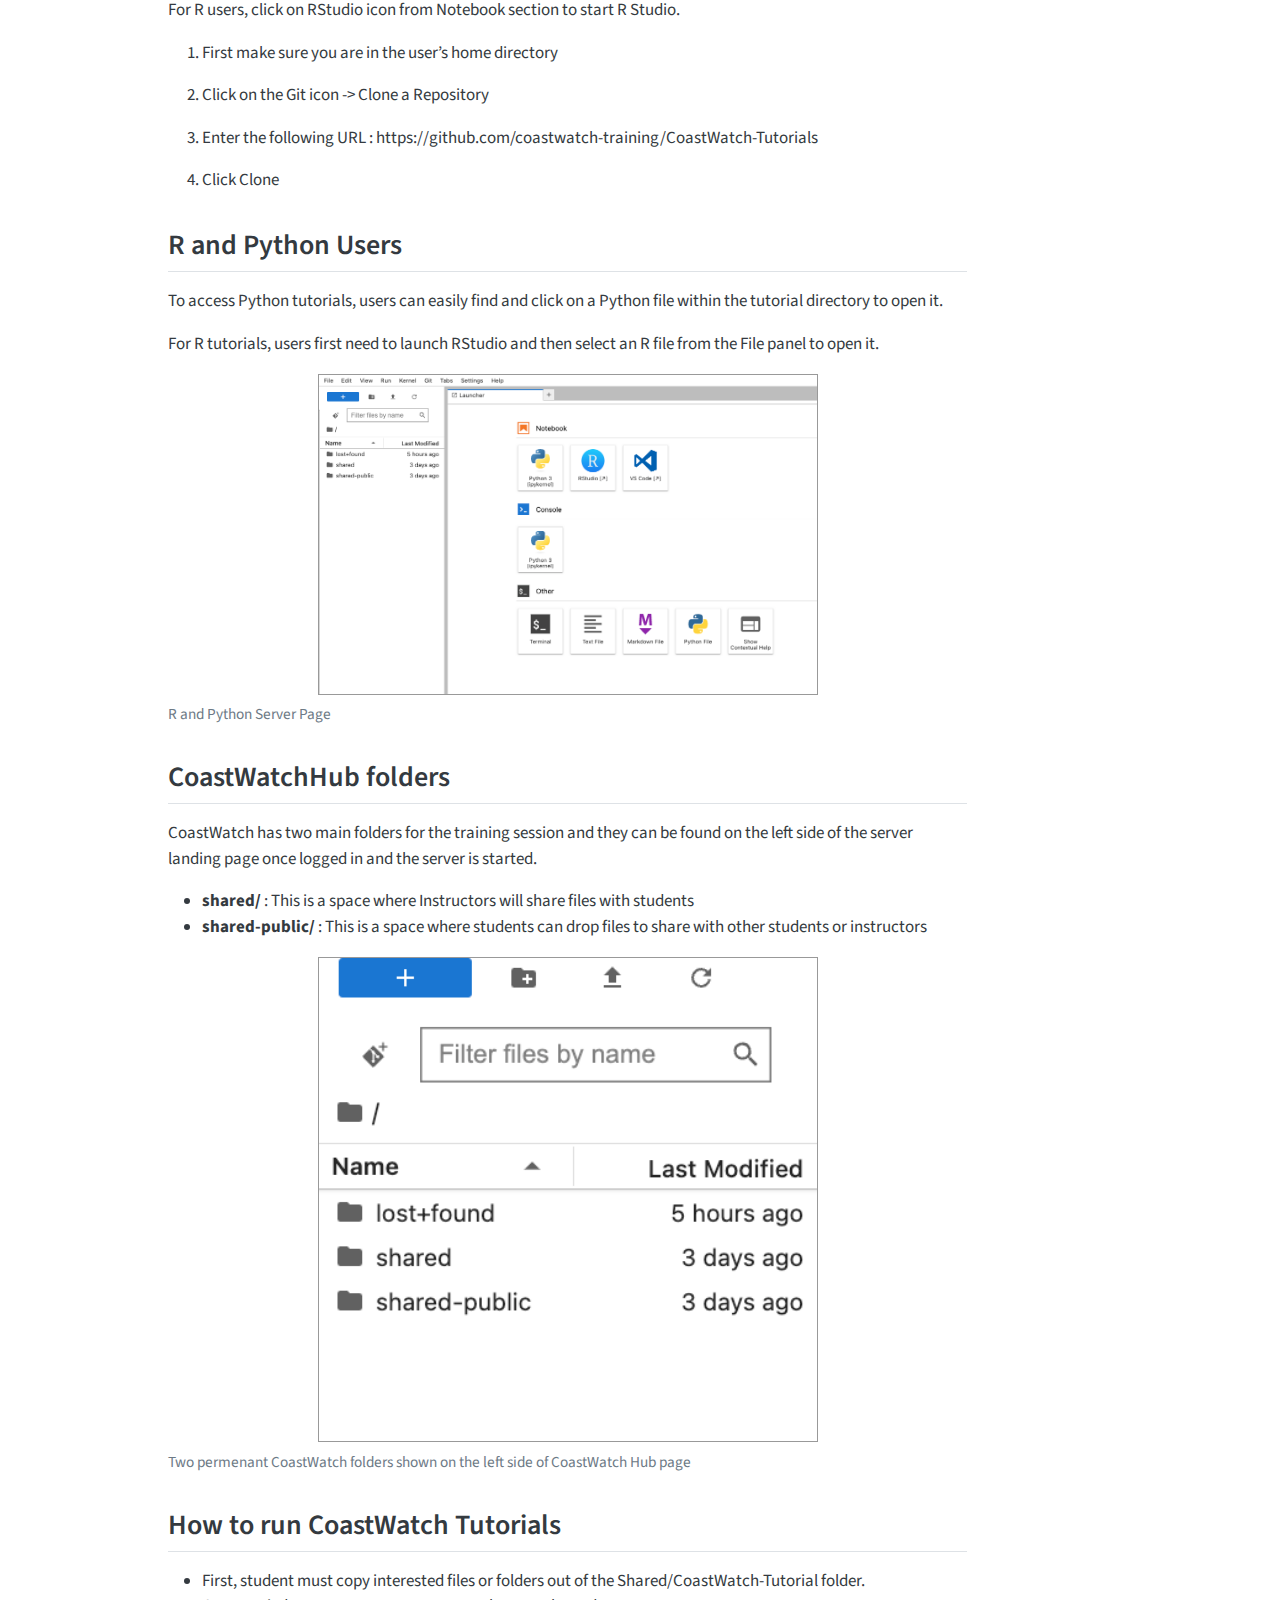
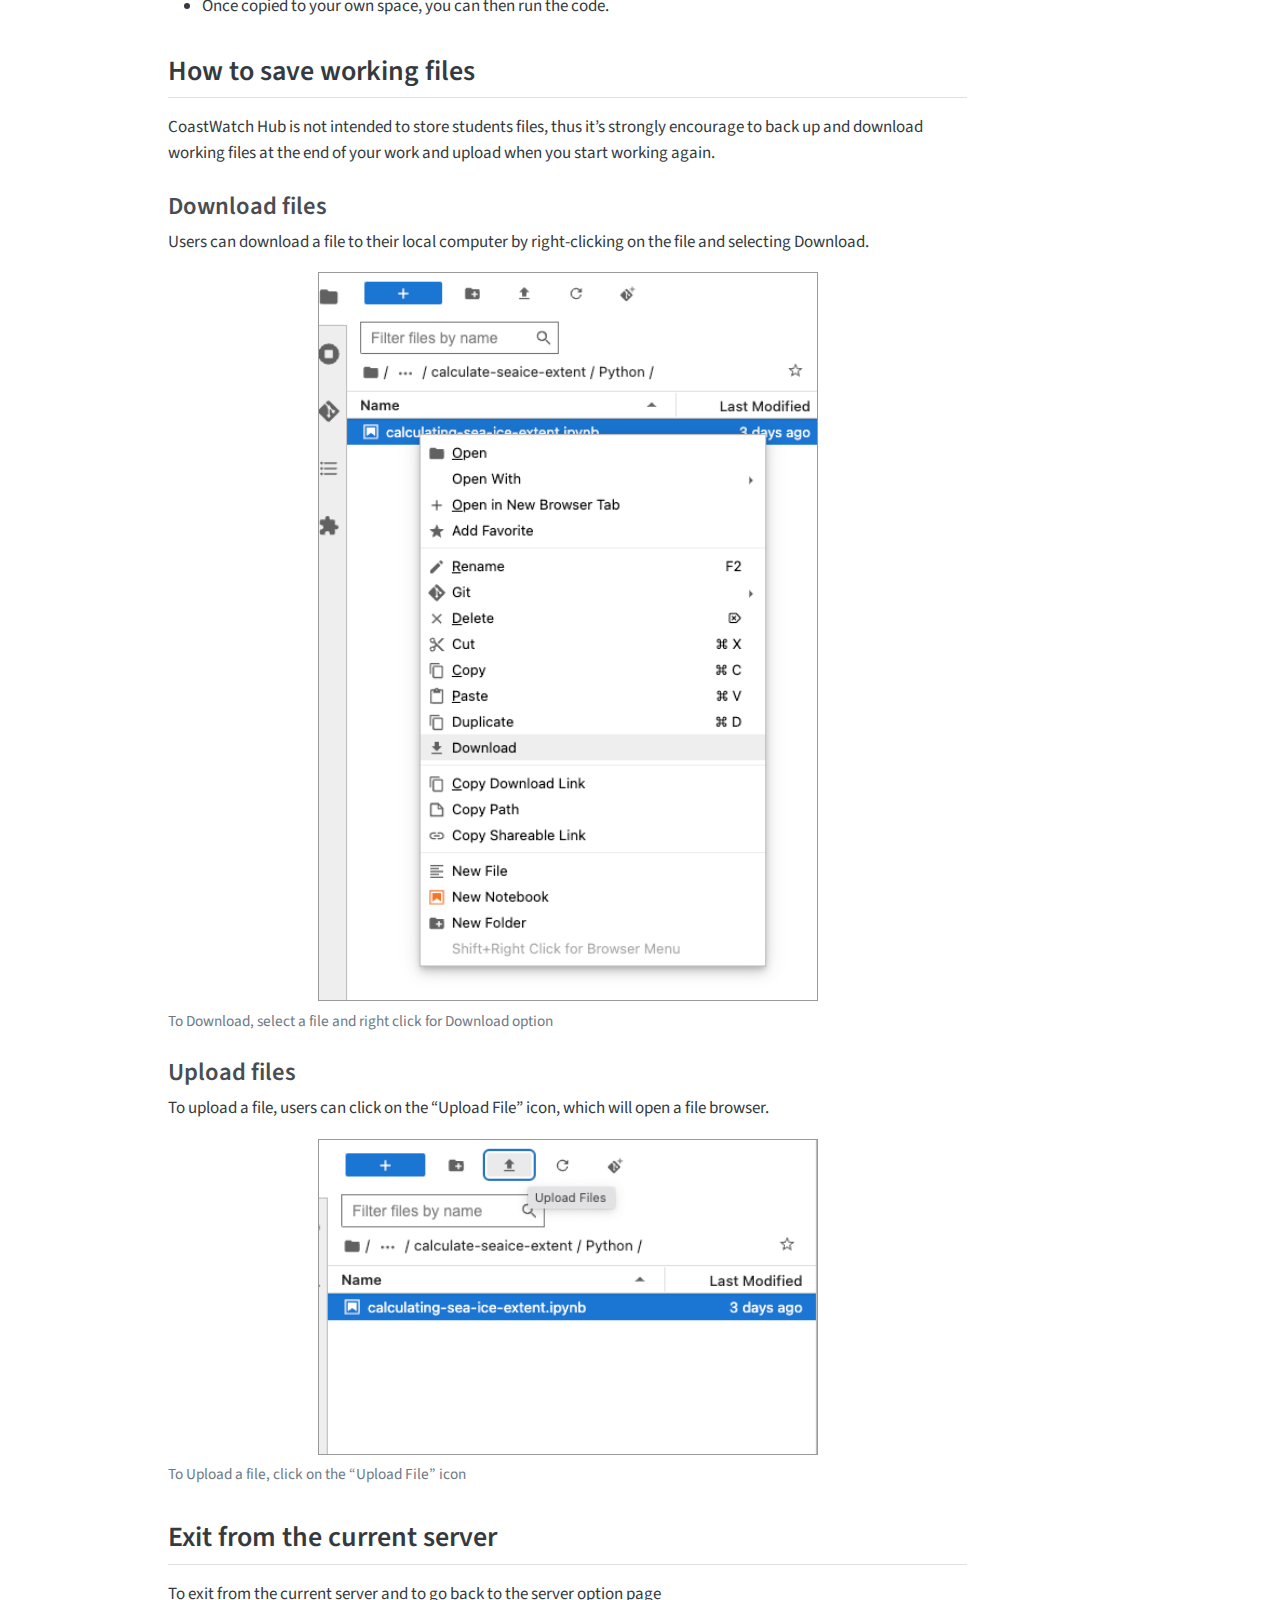
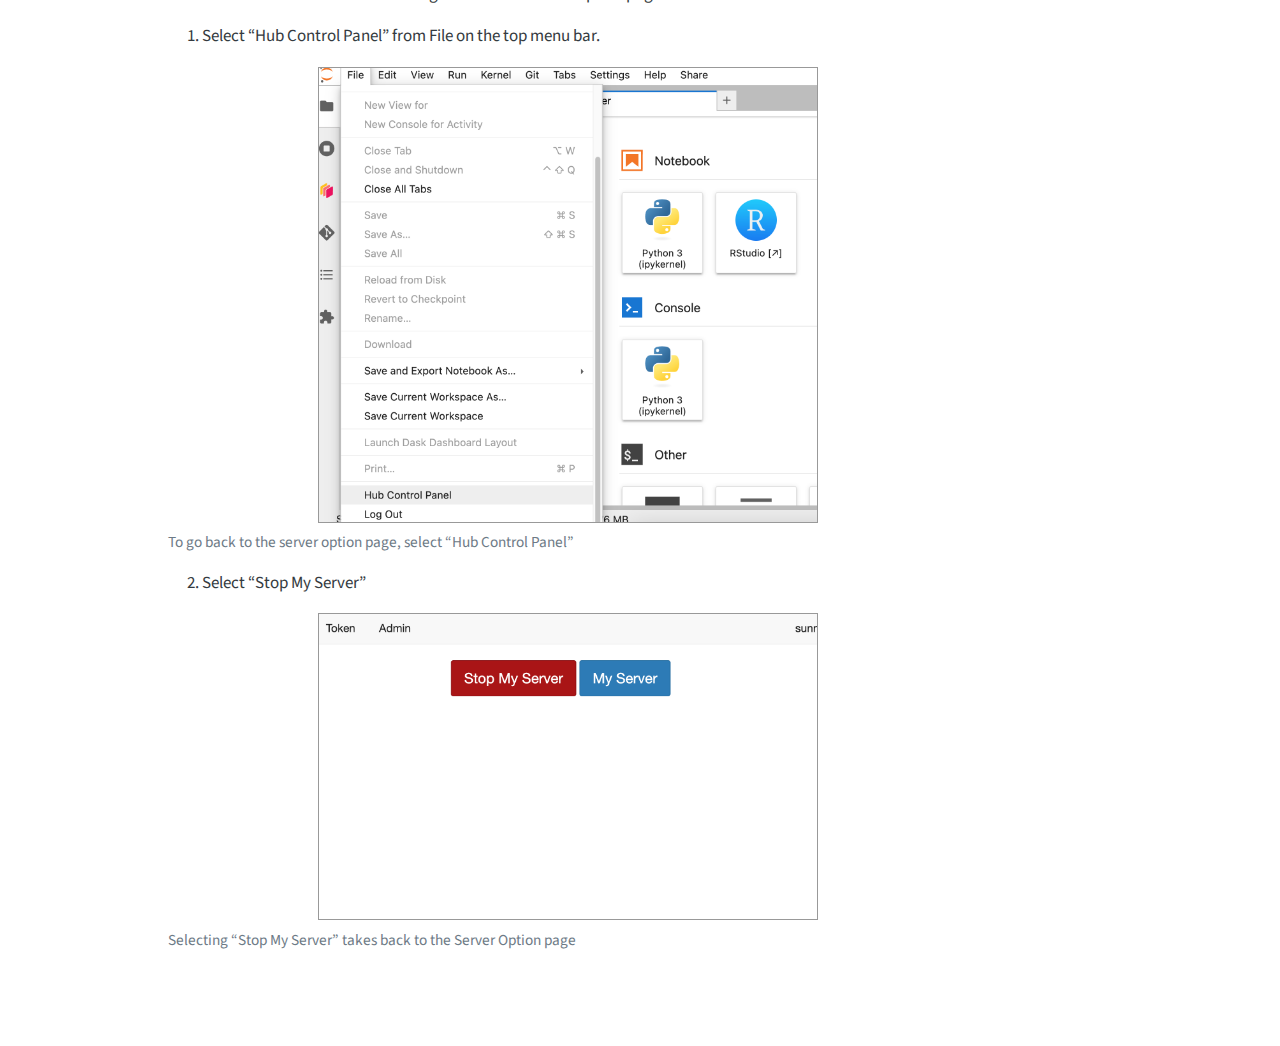
==== commit 09feb957: "Built site for gh-pages" ====
--- a/index.html
+++ b/index.html
@@ -162,7 +162,12 @@
 <li>QGIS</li>
 <li>Python and RStudio</li>
 </ul>
-<p><img src="images/server_options.png" style="border: 1px solid  #999; width: 500px;"></p>
+<div class="quarto-figure quarto-figure-center">
+<figure class="figure">
+<p><a href="images/server_options.png" class="lightbox" data-gallery="quarto-lightbox-gallery-1" data-glightbox="description: .lightbox-desc-1" title="User can choose a server with preferred software"><img src="images/server_options.png" class="img_border img-fluid figure-img" width="500" alt="User can choose a server with preferred software"></a></p>
+<figcaption>User can choose a server with preferred software</figcaption>
+</figure>
+</div>
 </section>
 <section id="download-coastwatch-tutorials" class="level2">
 <h2 class="anchored" data-anchor-id="download-coastwatch-tutorials">Download CoastWatch Tutorials</h2>
@@ -182,7 +187,12 @@
 <h2 class="anchored" data-anchor-id="r-and-python-users">R and Python Users</h2>
 <p>To access Python tutorials, users can easily find and click on a Python file within the tutorial directory to open it.</p>
 <p>For R tutorials, users first need to launch RStudio and then select an R file from the File panel to open it.</p>
-<p><img src="images/python_r.png" style="border:1px solid #999; width: 500px"></p>
+<div class="quarto-figure quarto-figure-center">
+<figure class="figure">
+<p><a href="images/python_r.png" class="lightbox" data-gallery="quarto-lightbox-gallery-2" data-glightbox="description: .lightbox-desc-2" title="R and Python Server Page"><img src="images/python_r.png" class="img_border img-fluid figure-img" width="500" alt="R and Python Server Page"></a></p>
+<figcaption>R and Python Server Page</figcaption>
+</figure>
+</div>
 </section>
 <section id="coastwatchhub-folders" class="level2">
 <h2 class="anchored" data-anchor-id="coastwatchhub-folders">CoastWatchHub folders</h2>
@@ -193,7 +203,7 @@
 </ul>
 <div class="quarto-figure quarto-figure-center">
 <figure class="figure">
-<p><img src="images/cw_folders.png" class="img-fluid figure-img" width="400"></p>
+<p><a href="images/cw_folders.png" class="lightbox" data-gallery="quarto-lightbox-gallery-3" data-glightbox="description: .lightbox-desc-3" title="Two permenant CoastWatch folders shown on the left side of CoastWatch Hub page"><img src="images/cw_folders.png" class="img_border img-fluid figure-img" width="500" alt="Two permenant CoastWatch folders shown on the left side of CoastWatch Hub page"></a></p>
 <figcaption>Two permenant CoastWatch folders shown on the left side of CoastWatch Hub page</figcaption>
 </figure>
 </div>
@@ -213,14 +223,20 @@
 <p>Users can download a file to their local computer by right-clicking on the file and selecting Download.</p>
 <div class="quarto-figure quarto-figure-center">
 <figure class="figure">
-<p><a href="images/download.png" class="lightbox" data-gallery="quarto-lightbox-gallery-1" data-glightbox="description: .lightbox-desc-1" title="To Download, select a file and right click for Download option"><img src="images/download.png" class="img-fluid figure-img" width="400" alt="To Download, select a file and right click for Download option"></a></p>
+<p><a href="images/download.png" class="lightbox" data-gallery="quarto-lightbox-gallery-4" data-glightbox="description: .lightbox-desc-4" title="To Download, select a file and right click for Download option"><img src="images/download.png" class="img_border img-fluid figure-img" width="500" alt="To Download, select a file and right click for Download option"></a></p>
 <figcaption>To Download, select a file and right click for Download option</figcaption>
 </figure>
 </div>
 </section>
 <section id="upload-files" class="level3">
 <h3 class="anchored" data-anchor-id="upload-files">Upload files</h3>
-<p>To upload a file, users can click on the “Upload File” icon, which will open a file browser. <img src="images/upload.png" style="border: 1px solid  #999; width: 500px;"></p>
+<p>To upload a file, users can click on the “Upload File” icon, which will open a file browser.</p>
+<div class="quarto-figure quarto-figure-center">
+<figure class="figure">
+<p><a href="images/upload.png" class="lightbox" data-gallery="quarto-lightbox-gallery-5" data-glightbox="description: .lightbox-desc-5" title="To Upload a file, click on the “Upload File” icon"><img src="images/upload.png" class="img_border img-fluid figure-img" width="500" alt="To Upload a file, click on the “Upload File” icon"></a></p>
+<figcaption>To Upload a file, click on the “Upload File” icon</figcaption>
+</figure>
+</div>
 </section>
 </section>
 <section id="exit-from-the-current-server" class="level2">
@@ -229,15 +245,31 @@
 <ol type="1">
 <li>Select “Hub Control Panel” from File on the top menu bar.</li>
 </ol>
-<p><img src="images/exit_server.png" style="border: 1px solid  #999; width: 500px;"></p>
+<div class="quarto-figure quarto-figure-center">
+<figure class="figure">
+<p><a href="images/exit_server.png" class="lightbox" data-gallery="quarto-lightbox-gallery-6" data-glightbox="description: .lightbox-desc-6" title="To go back to the server option page, select “Hub Control Panel”"><img src="images/exit_server.png" class="img_border img-fluid figure-img" width="500" alt="To go back to the server option page, select “Hub Control Panel”"></a></p>
+<figcaption>To go back to the server option page, select “Hub Control Panel”</figcaption>
+</figure>
+</div>
 <ol start="2" type="1">
 <li>Select “Stop My Server”</li>
 </ol>
-<p><img src="images/stop_server.png" style="border: 1px solid  #999; width: 500px;"></p>
+<div class="quarto-figure quarto-figure-center">
+<figure class="figure">
+<p><a href="images/stop_server.png" class="lightbox" data-gallery="quarto-lightbox-gallery-7" data-glightbox="description: .lightbox-desc-7" title="Selecting “Stop My Server” takes back to the Server Option page"><img src="images/stop_server.png" class="img_border img-fluid figure-img" width="500" alt="Selecting “Stop My Server” takes back to the Server Option page"></a></p>
+<figcaption>Selecting “Stop My Server” takes back to the Server Option page</figcaption>
+</figure>
+</div>
 
 
 <div class="hidden" aria-hidden="true">
-<span class="glightbox-desc lightbox-desc-1">To Download, select a file and right click for Download option</span>
+<span class="glightbox-desc lightbox-desc-1">User can choose a server with preferred software</span>
+<span class="glightbox-desc lightbox-desc-2">R and Python Server Page</span>
+<span class="glightbox-desc lightbox-desc-3">Two permenant CoastWatch folders shown on the left side of CoastWatch Hub page</span>
+<span class="glightbox-desc lightbox-desc-4">To Download, select a file and right click for Download option</span>
+<span class="glightbox-desc lightbox-desc-5">To Upload a file, click on the “Upload File” icon</span>
+<span class="glightbox-desc lightbox-desc-6">To go back to the server option page, select “Hub Control Panel”</span>
+<span class="glightbox-desc lightbox-desc-7">Selecting “Stop My Server” takes back to the Server Option page</span>
 </div>
 </section>
 
@@ -652,7 +684,7 @@
 });
 </script>
 </div> <!-- /content -->
-<script>var lightboxQuarto = GLightbox({"closeEffect":"zoom","descPosition":"bottom","loop":false,"selector":".lightbox","openEffect":"zoom"});
+<script>var lightboxQuarto = GLightbox({"closeEffect":"zoom","loop":false,"descPosition":"bottom","openEffect":"zoom","selector":".lightbox"});
 window.onload = () => {
   lightboxQuarto.on('slide_before_load', (data) => {
     const { slideIndex, slideNode, slideConfig, player, trigger } = data;
--- a/styles.css
+++ b/styles.css
@@ -1 +1,5 @@
 /* css styles */
+
+.img_border {
+    border: 1px solid  #999; 
+}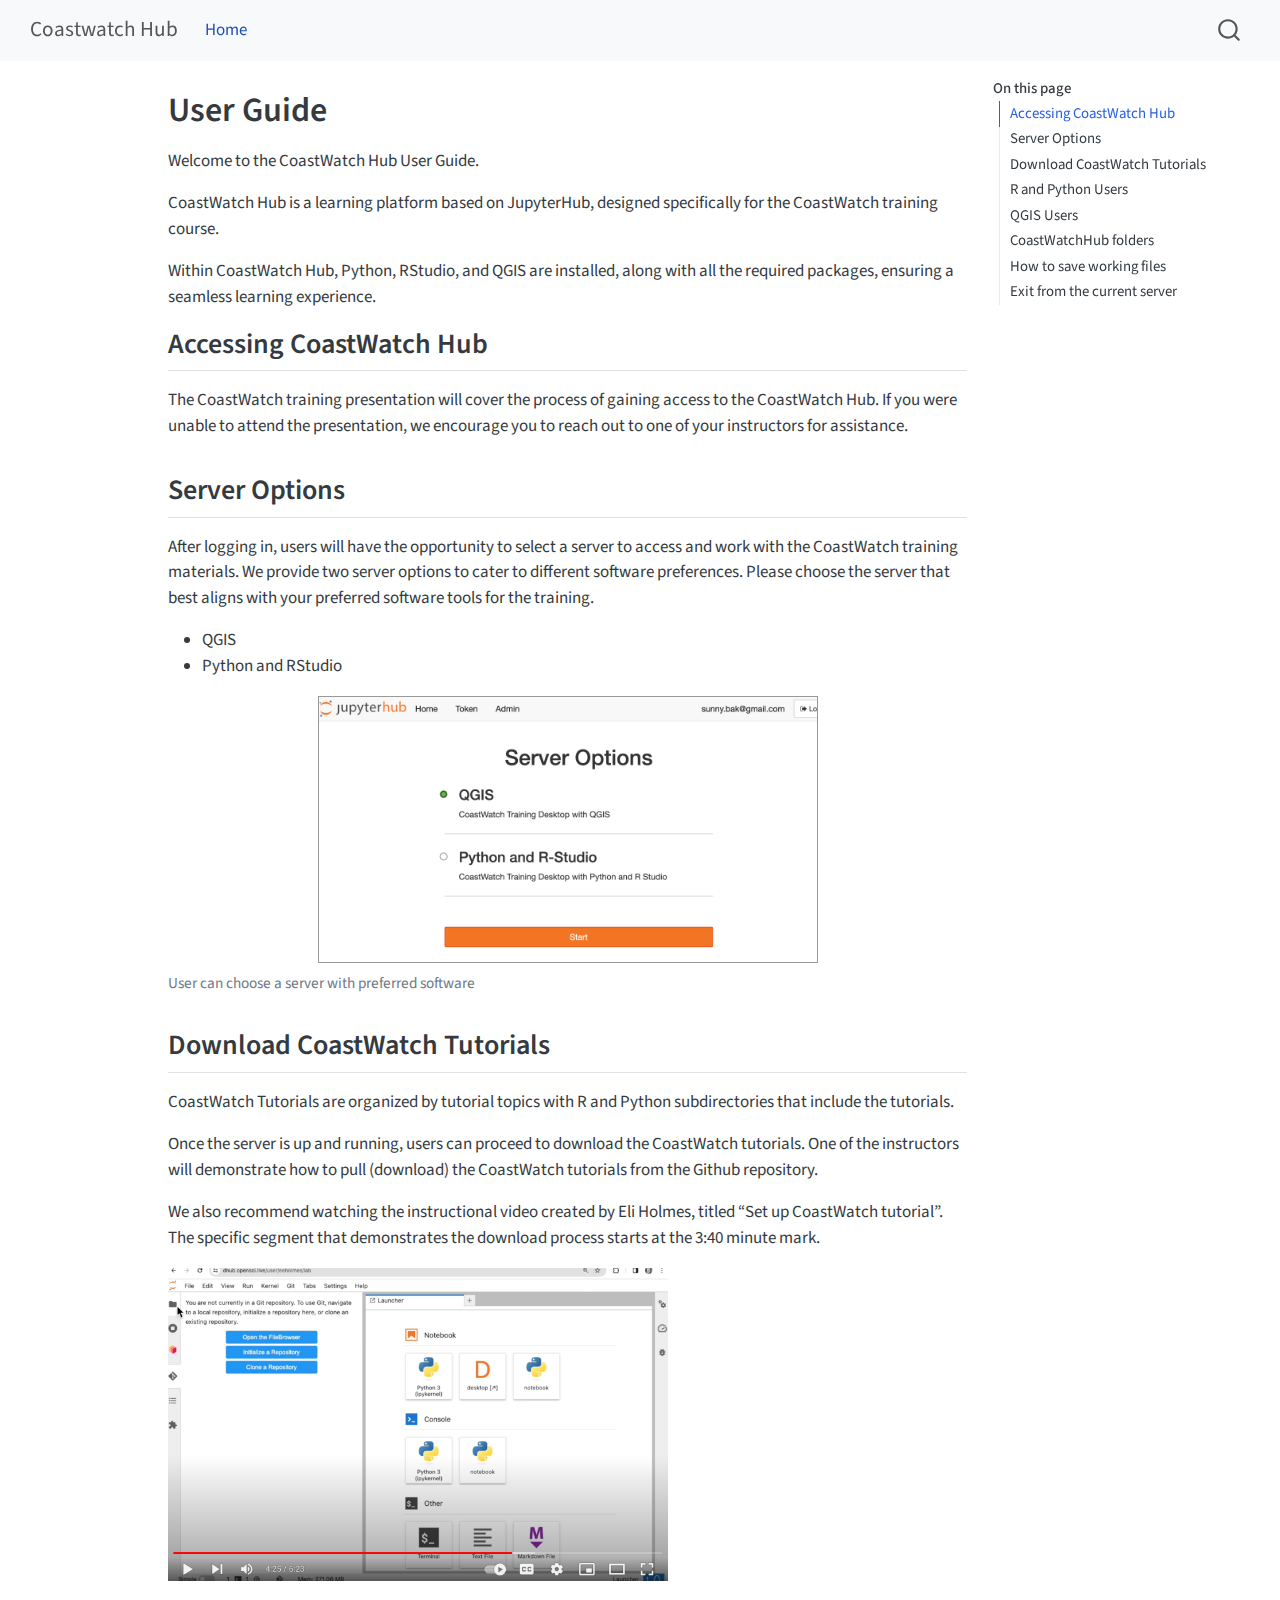
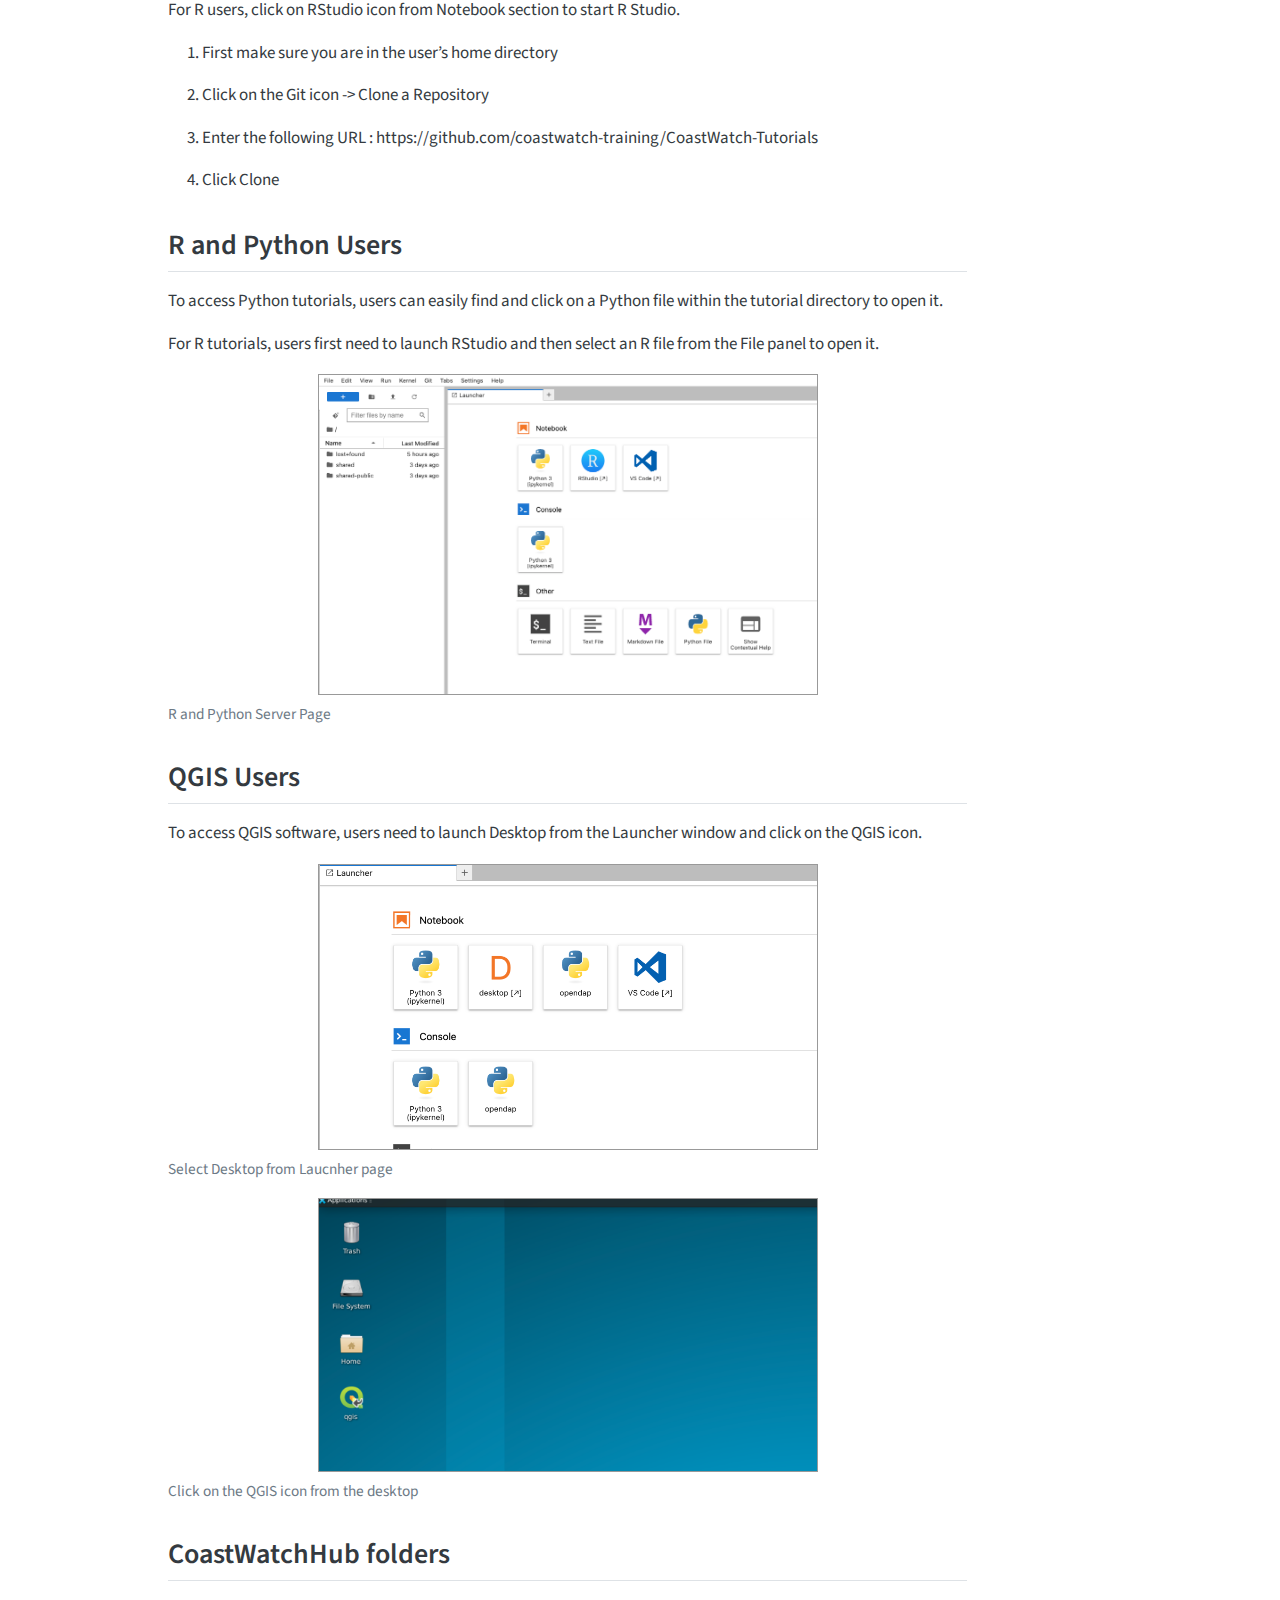
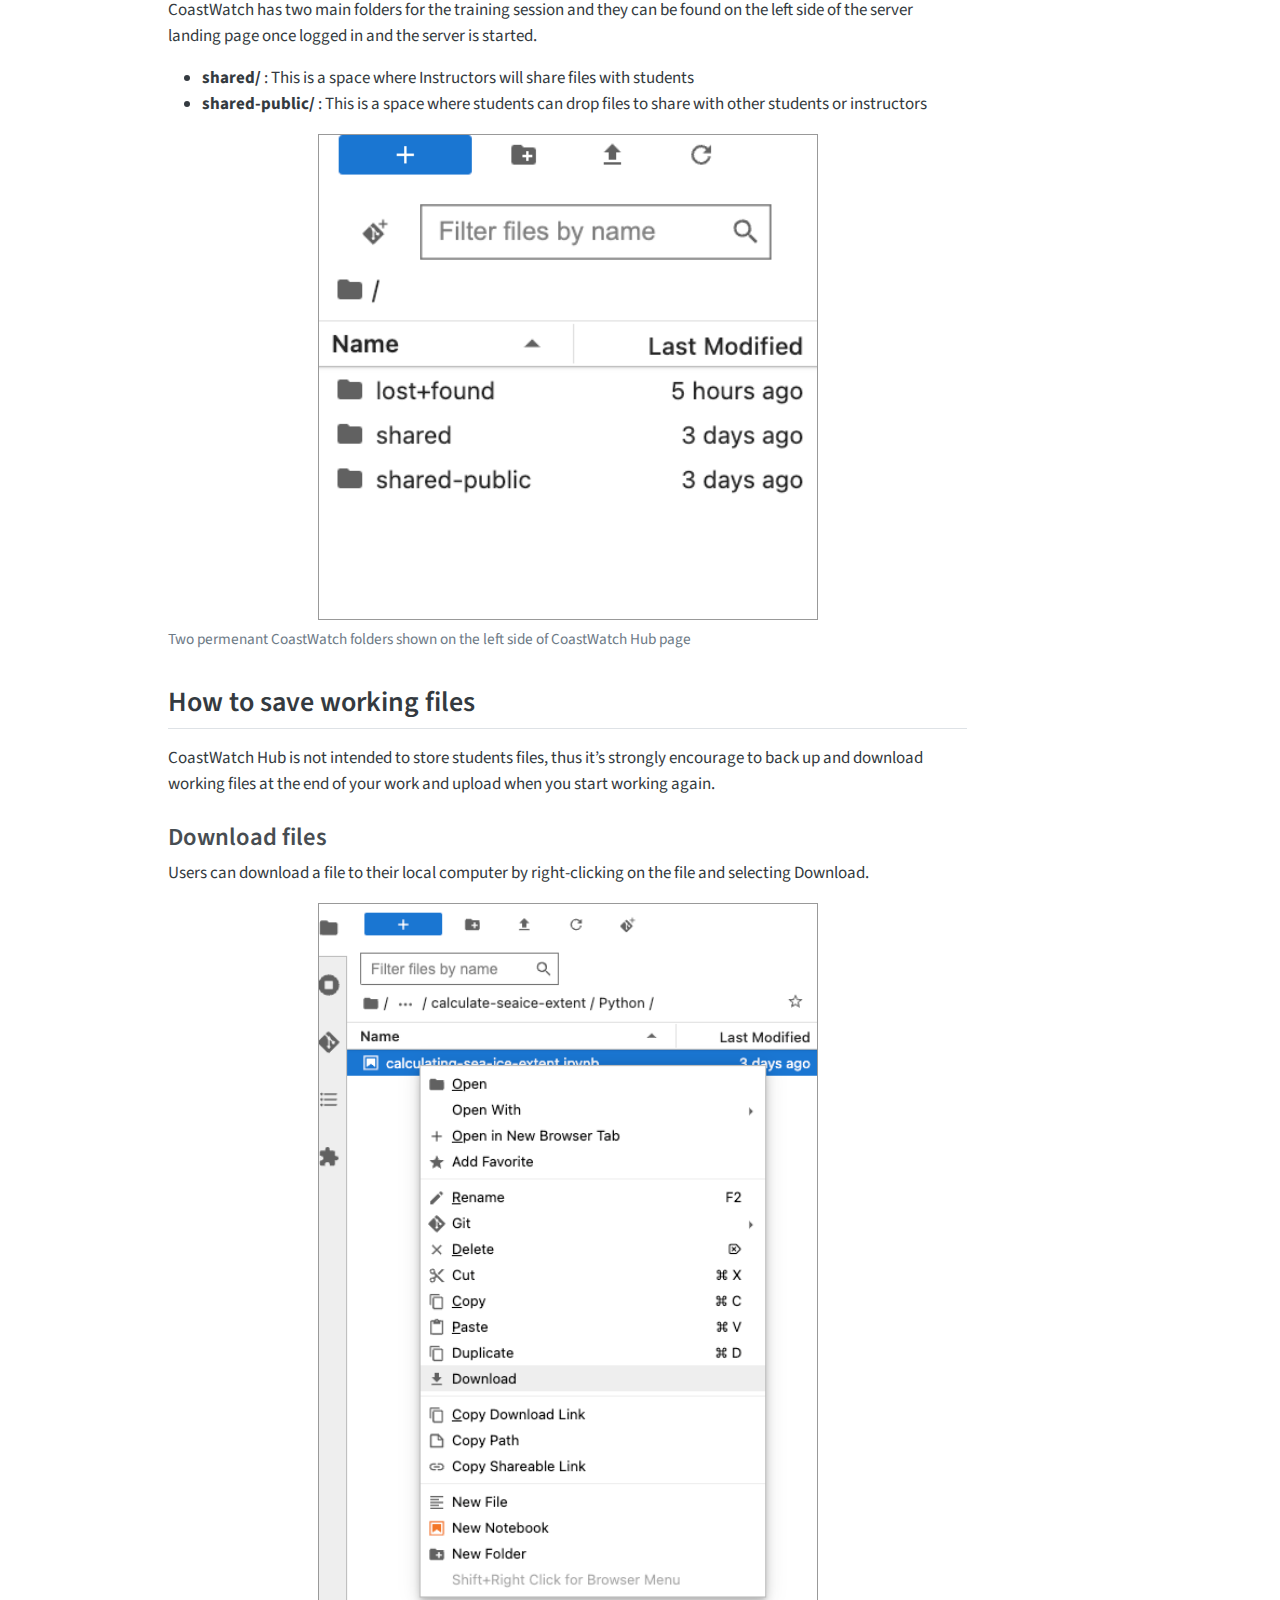
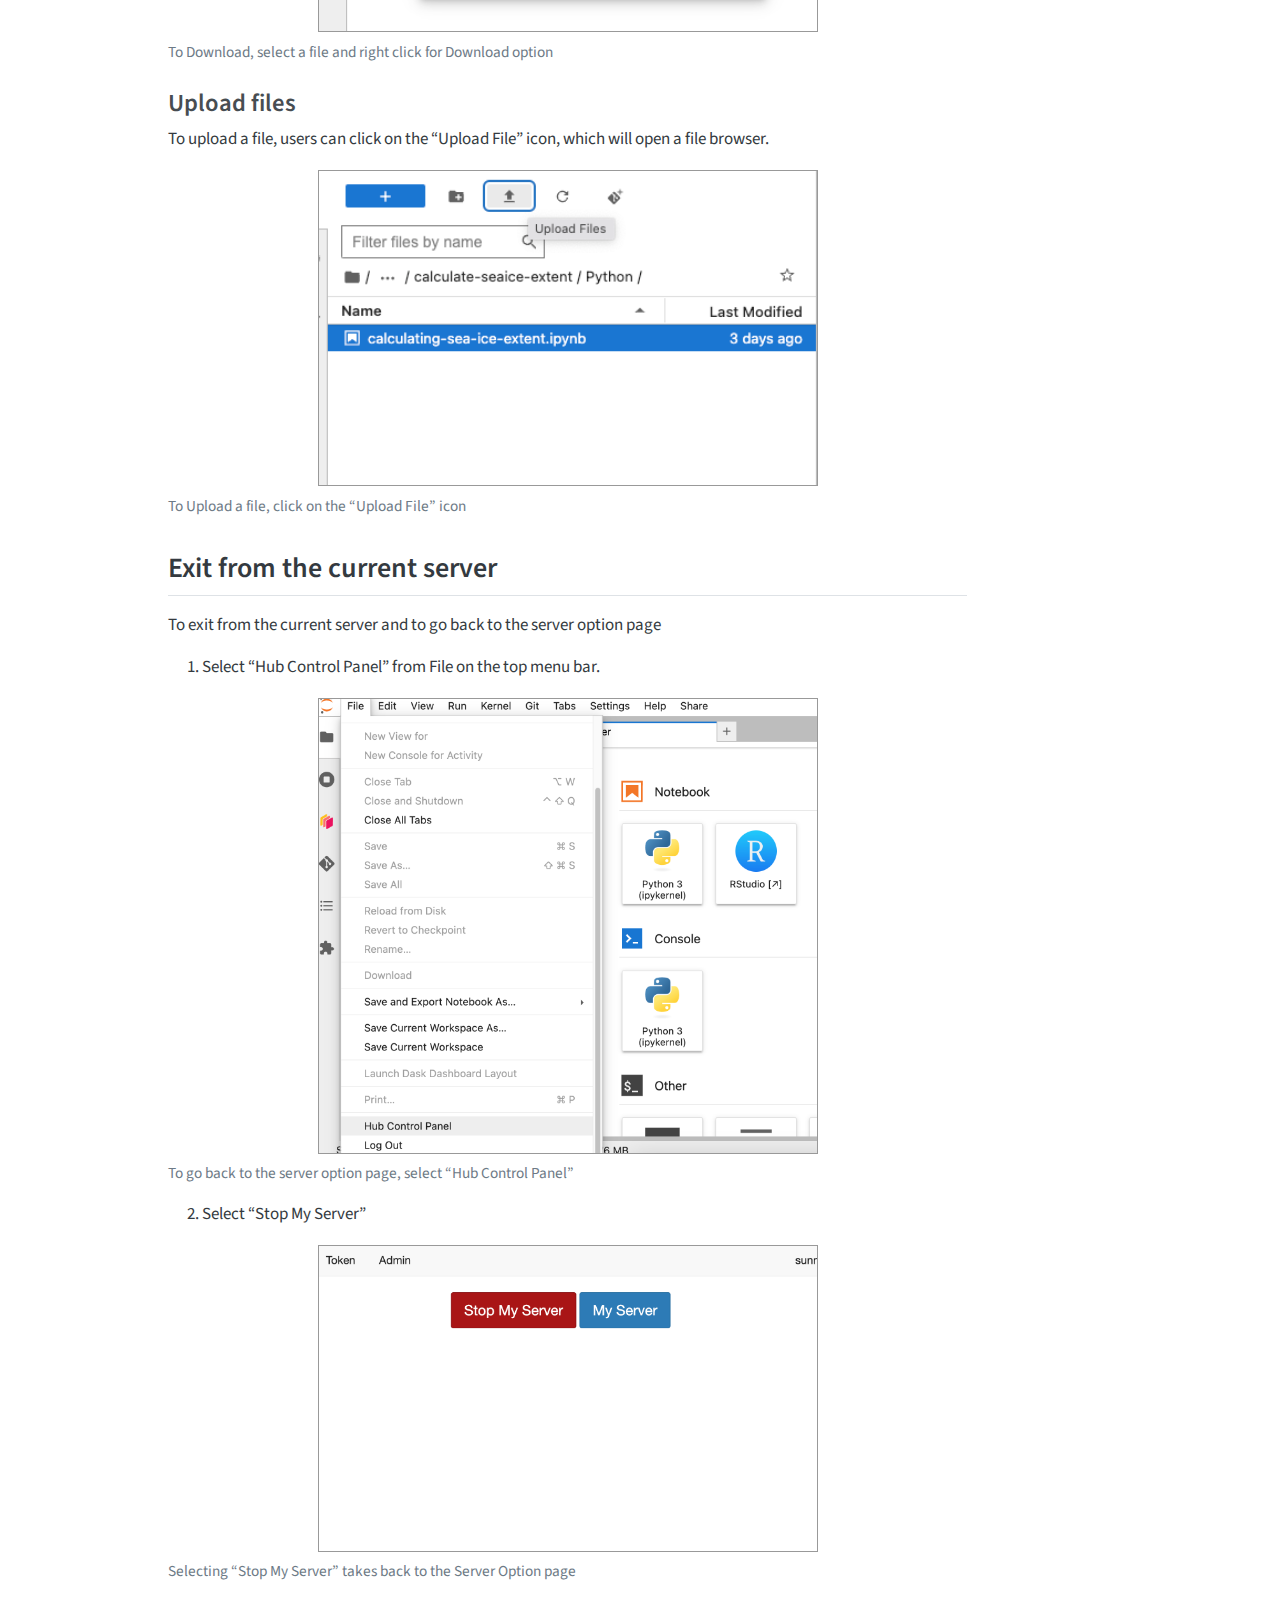
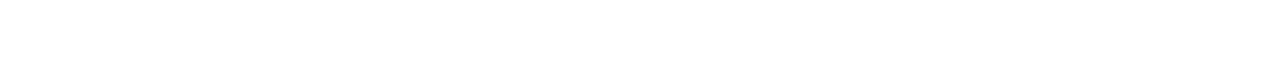
==== commit a4dc7adc: "Built site for gh-pages" ====
--- a/index.html
+++ b/index.html
@@ -115,8 +115,8 @@
   <li><a href="#server-options" id="toc-server-options" class="nav-link" data-scroll-target="#server-options">Server Options</a></li>
   <li><a href="#download-coastwatch-tutorials" id="toc-download-coastwatch-tutorials" class="nav-link" data-scroll-target="#download-coastwatch-tutorials">Download CoastWatch Tutorials</a></li>
   <li><a href="#r-and-python-users" id="toc-r-and-python-users" class="nav-link" data-scroll-target="#r-and-python-users">R and Python Users</a></li>
+  <li><a href="#qgis-users" id="toc-qgis-users" class="nav-link" data-scroll-target="#qgis-users">QGIS Users</a></li>
   <li><a href="#coastwatchhub-folders" id="toc-coastwatchhub-folders" class="nav-link" data-scroll-target="#coastwatchhub-folders">CoastWatchHub folders</a></li>
-  <li><a href="#how-to-run-coastwatch-tutorials" id="toc-how-to-run-coastwatch-tutorials" class="nav-link" data-scroll-target="#how-to-run-coastwatch-tutorials">How to run CoastWatch Tutorials</a></li>
   <li><a href="#how-to-save-working-files" id="toc-how-to-save-working-files" class="nav-link" data-scroll-target="#how-to-save-working-files">How to save working files</a>
   <ul class="collapse">
   <li><a href="#download-files" id="toc-download-files" class="nav-link" data-scroll-target="#download-files">Download files</a></li>
@@ -194,6 +194,22 @@
 </figure>
 </div>
 </section>
+<section id="qgis-users" class="level2">
+<h2 class="anchored" data-anchor-id="qgis-users">QGIS Users</h2>
+<p>To access QGIS software, users need to launch Desktop from the Launcher window and click on the QGIS icon.</p>
+<div class="quarto-figure quarto-figure-center">
+<figure class="figure">
+<p><a href="images/desktop.png" class="lightbox" data-gallery="quarto-lightbox-gallery-3" data-glightbox="description: .lightbox-desc-3" title="Select Desktop from Laucnher page"><img src="images/desktop.png" class="img_border img-fluid figure-img" width="500" alt="Select Desktop from Laucnher page"></a></p>
+<figcaption>Select Desktop from Laucnher page</figcaption>
+</figure>
+</div>
+<div class="quarto-figure quarto-figure-center">
+<figure class="figure">
+<p><a href="images/qgis.png" class="lightbox" data-gallery="quarto-lightbox-gallery-4" data-glightbox="description: .lightbox-desc-4" title="Click on the QGIS icon from the desktop"><img src="images/qgis.png" class="img_border img-fluid figure-img" width="500" alt="Click on the QGIS icon from the desktop"></a></p>
+<figcaption>Click on the QGIS icon from the desktop</figcaption>
+</figure>
+</div>
+</section>
 <section id="coastwatchhub-folders" class="level2">
 <h2 class="anchored" data-anchor-id="coastwatchhub-folders">CoastWatchHub folders</h2>
 <p>CoastWatch has two main folders for the training session and they can be found on the left side of the server landing page once logged in and the server is started.</p>
@@ -203,17 +219,10 @@
 </ul>
 <div class="quarto-figure quarto-figure-center">
 <figure class="figure">
-<p><a href="images/cw_folders.png" class="lightbox" data-gallery="quarto-lightbox-gallery-3" data-glightbox="description: .lightbox-desc-3" title="Two permenant CoastWatch folders shown on the left side of CoastWatch Hub page"><img src="images/cw_folders.png" class="img_border img-fluid figure-img" width="500" alt="Two permenant CoastWatch folders shown on the left side of CoastWatch Hub page"></a></p>
+<p><a href="images/cw_folders.png" class="lightbox" data-gallery="quarto-lightbox-gallery-5" data-glightbox="description: .lightbox-desc-5" title="Two permenant CoastWatch folders shown on the left side of CoastWatch Hub page"><img src="images/cw_folders.png" class="img_border img-fluid figure-img" width="500" alt="Two permenant CoastWatch folders shown on the left side of CoastWatch Hub page"></a></p>
 <figcaption>Two permenant CoastWatch folders shown on the left side of CoastWatch Hub page</figcaption>
 </figure>
 </div>
-</section>
-<section id="how-to-run-coastwatch-tutorials" class="level2">
-<h2 class="anchored" data-anchor-id="how-to-run-coastwatch-tutorials">How to run CoastWatch Tutorials</h2>
-<ul>
-<li>First, student must copy interested files or folders out of the Shared/CoastWatch-Tutorial folder.</li>
-<li>Once copied to your own space, you can then run the code.</li>
-</ul>
 </section>
 <section id="how-to-save-working-files" class="level2">
 <h2 class="anchored" data-anchor-id="how-to-save-working-files">How to save working files</h2>
@@ -223,7 +232,7 @@
 <p>Users can download a file to their local computer by right-clicking on the file and selecting Download.</p>
 <div class="quarto-figure quarto-figure-center">
 <figure class="figure">
-<p><a href="images/download.png" class="lightbox" data-gallery="quarto-lightbox-gallery-4" data-glightbox="description: .lightbox-desc-4" title="To Download, select a file and right click for Download option"><img src="images/download.png" class="img_border img-fluid figure-img" width="500" alt="To Download, select a file and right click for Download option"></a></p>
+<p><a href="images/download.png" class="lightbox" data-gallery="quarto-lightbox-gallery-6" data-glightbox="description: .lightbox-desc-6" title="To Download, select a file and right click for Download option"><img src="images/download.png" class="img_border img-fluid figure-img" width="500" alt="To Download, select a file and right click for Download option"></a></p>
 <figcaption>To Download, select a file and right click for Download option</figcaption>
 </figure>
 </div>
@@ -233,7 +242,7 @@
 <p>To upload a file, users can click on the “Upload File” icon, which will open a file browser.</p>
 <div class="quarto-figure quarto-figure-center">
 <figure class="figure">
-<p><a href="images/upload.png" class="lightbox" data-gallery="quarto-lightbox-gallery-5" data-glightbox="description: .lightbox-desc-5" title="To Upload a file, click on the “Upload File” icon"><img src="images/upload.png" class="img_border img-fluid figure-img" width="500" alt="To Upload a file, click on the “Upload File” icon"></a></p>
+<p><a href="images/upload.png" class="lightbox" data-gallery="quarto-lightbox-gallery-7" data-glightbox="description: .lightbox-desc-7" title="To Upload a file, click on the “Upload File” icon"><img src="images/upload.png" class="img_border img-fluid figure-img" width="500" alt="To Upload a file, click on the “Upload File” icon"></a></p>
 <figcaption>To Upload a file, click on the “Upload File” icon</figcaption>
 </figure>
 </div>
@@ -247,7 +256,7 @@
 </ol>
 <div class="quarto-figure quarto-figure-center">
 <figure class="figure">
-<p><a href="images/exit_server.png" class="lightbox" data-gallery="quarto-lightbox-gallery-6" data-glightbox="description: .lightbox-desc-6" title="To go back to the server option page, select “Hub Control Panel”"><img src="images/exit_server.png" class="img_border img-fluid figure-img" width="500" alt="To go back to the server option page, select “Hub Control Panel”"></a></p>
+<p><a href="images/exit_server.png" class="lightbox" data-gallery="quarto-lightbox-gallery-8" data-glightbox="description: .lightbox-desc-8" title="To go back to the server option page, select “Hub Control Panel”"><img src="images/exit_server.png" class="img_border img-fluid figure-img" width="500" alt="To go back to the server option page, select “Hub Control Panel”"></a></p>
 <figcaption>To go back to the server option page, select “Hub Control Panel”</figcaption>
 </figure>
 </div>
@@ -256,7 +265,7 @@
 </ol>
 <div class="quarto-figure quarto-figure-center">
 <figure class="figure">
-<p><a href="images/stop_server.png" class="lightbox" data-gallery="quarto-lightbox-gallery-7" data-glightbox="description: .lightbox-desc-7" title="Selecting “Stop My Server” takes back to the Server Option page"><img src="images/stop_server.png" class="img_border img-fluid figure-img" width="500" alt="Selecting “Stop My Server” takes back to the Server Option page"></a></p>
+<p><a href="images/stop_server.png" class="lightbox" data-gallery="quarto-lightbox-gallery-9" data-glightbox="description: .lightbox-desc-9" title="Selecting “Stop My Server” takes back to the Server Option page"><img src="images/stop_server.png" class="img_border img-fluid figure-img" width="500" alt="Selecting “Stop My Server” takes back to the Server Option page"></a></p>
 <figcaption>Selecting “Stop My Server” takes back to the Server Option page</figcaption>
 </figure>
 </div>
@@ -265,11 +274,13 @@
 <div class="hidden" aria-hidden="true">
 <span class="glightbox-desc lightbox-desc-1">User can choose a server with preferred software</span>
 <span class="glightbox-desc lightbox-desc-2">R and Python Server Page</span>
-<span class="glightbox-desc lightbox-desc-3">Two permenant CoastWatch folders shown on the left side of CoastWatch Hub page</span>
-<span class="glightbox-desc lightbox-desc-4">To Download, select a file and right click for Download option</span>
-<span class="glightbox-desc lightbox-desc-5">To Upload a file, click on the “Upload File” icon</span>
-<span class="glightbox-desc lightbox-desc-6">To go back to the server option page, select “Hub Control Panel”</span>
-<span class="glightbox-desc lightbox-desc-7">Selecting “Stop My Server” takes back to the Server Option page</span>
+<span class="glightbox-desc lightbox-desc-3">Select Desktop from Laucnher page</span>
+<span class="glightbox-desc lightbox-desc-4">Click on the QGIS icon from the desktop</span>
+<span class="glightbox-desc lightbox-desc-5">Two permenant CoastWatch folders shown on the left side of CoastWatch Hub page</span>
+<span class="glightbox-desc lightbox-desc-6">To Download, select a file and right click for Download option</span>
+<span class="glightbox-desc lightbox-desc-7">To Upload a file, click on the “Upload File” icon</span>
+<span class="glightbox-desc lightbox-desc-8">To go back to the server option page, select “Hub Control Panel”</span>
+<span class="glightbox-desc lightbox-desc-9">Selecting “Stop My Server” takes back to the Server Option page</span>
 </div>
 </section>
 
@@ -684,7 +695,7 @@
 });
 </script>
 </div> <!-- /content -->
-<script>var lightboxQuarto = GLightbox({"closeEffect":"zoom","loop":false,"descPosition":"bottom","openEffect":"zoom","selector":".lightbox"});
+<script>var lightboxQuarto = GLightbox({"descPosition":"bottom","loop":false,"closeEffect":"zoom","selector":".lightbox","openEffect":"zoom"});
 window.onload = () => {
   lightboxQuarto.on('slide_before_load', (data) => {
     const { slideIndex, slideNode, slideConfig, player, trigger } = data;
